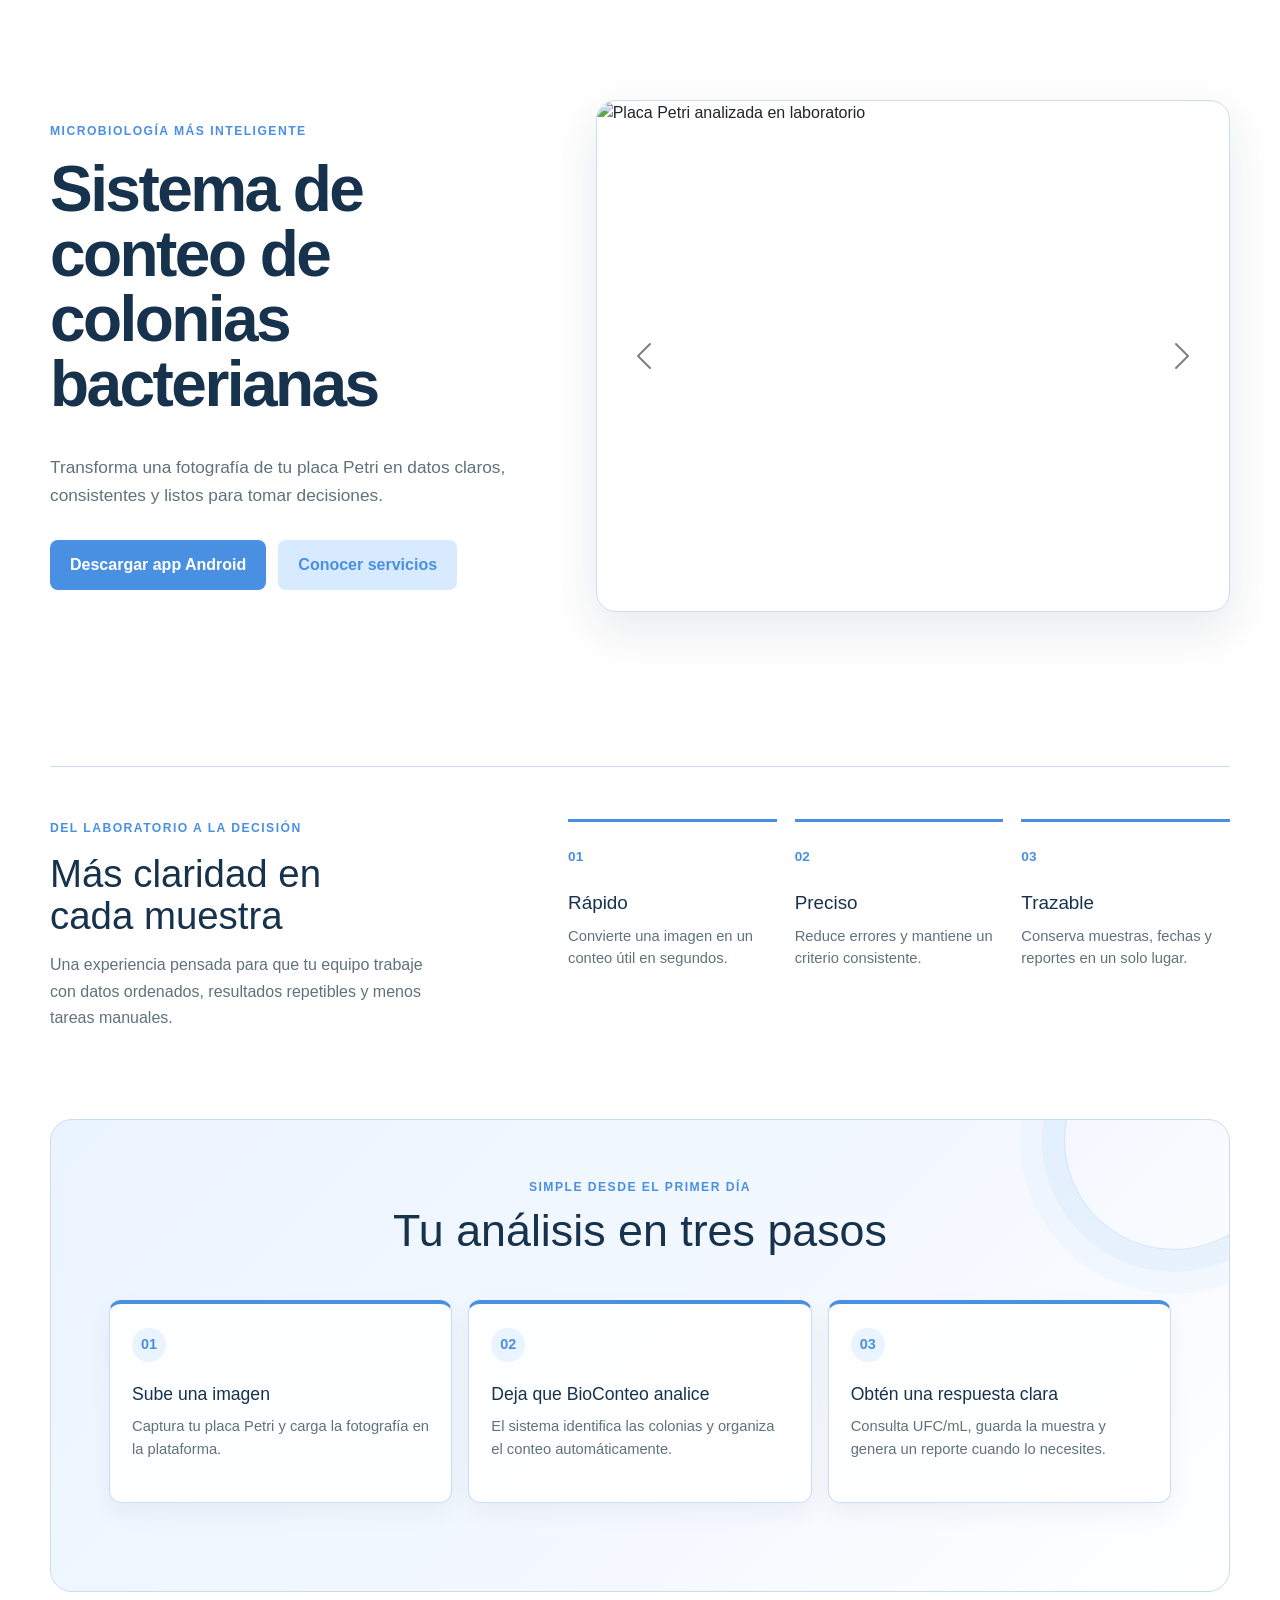
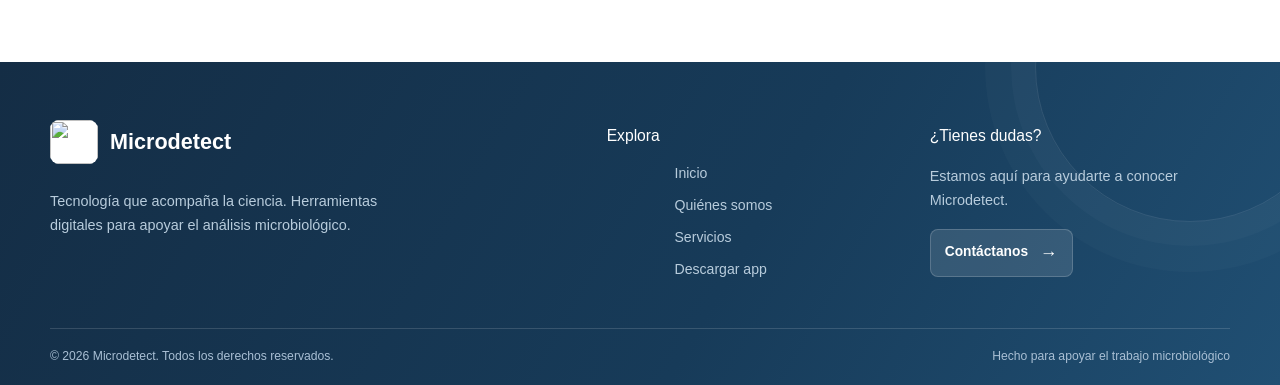
==== index.html @ 5f49dea3 "Mi primer commit" ====
﻿<!DOCTYPE html>
<html lang="es">
<head>
    <meta charset="UTF-8" />
    <meta name="viewport" content="width=device-width, initial-scale=1.0" />
    <title>Inicio</title>
    <link rel="stylesheet" href="css/styles.css">
    <script src="navbar.js" defer></script>
    <script src="chatbot.js" defer></script>
    <!-- Bootstrap 5 CSS -->
    <link href="https://cdn.jsdelivr.net/npm/bootstrap@5.3.2/dist/css/bootstrap.min.css" rel="stylesheet">

</head>
<body>
<div id="app">
    <div data-navbar></div>

    <section class="contenedor home-hero">
        <div class="hero-copy">
            <p class="eyebrow">MICROBIOLOGÍA MÁS INTELIGENTE</p>
            <h1 class="titulo">Sistema de conteo de colonias bacterianas</h1>
            <p class="hero-description">Transforma una fotografía de tu placa Petri en datos claros, consistentes y listos para tomar decisiones.</p>
            <div class="hero-actions">
                <a class="hero-button hero-button-primary" href="descargar.html">Descargar app Android</a>
                <a class="hero-button hero-button-secondary" href="servicios.html">Conocer servicios</a>
            </div>
        </div>
 

    <!-- CARRUSEL -->
<div id="bioCarousel" class="carousel slide custom-carousel" data-bs-ride="carousel">

    <!-- Indicadores -->
    <div class="carousel-indicators">
        <button type="button" data-bs-target="#bioCarousel" data-bs-slide-to="0" class="active"></button>
        <button type="button" data-bs-target="#bioCarousel" data-bs-slide-to="1"></button>
        <button type="button" data-bs-target="#bioCarousel" data-bs-slide-to="2"></button>
    </div>

    <!-- Slides -->
    <div class="carousel-inner">
        <div class="carousel-item active">
            <img src="img/ima.jpg" class="d-block w-100" alt="Placa Petri analizada en laboratorio">

        </div>

        <div class="carousel-item">
            <img src="img/ima1.jpg" class="d-block w-100" alt="Análisis microbiológico de una muestra">
        </div>

        <div class="carousel-item">
            <img src="img/ima2.jpg" class="d-block w-100" alt="Registro de resultados de laboratorio">
        </div>
    </div>

    <!-- Controles -->
    <button class="carousel-control-prev" type="button" data-bs-target="#bioCarousel" data-bs-slide="prev">
        <span class="carousel-control-prev-icon"></span>
    </button>

    <button class="carousel-control-next" type="button" data-bs-target="#bioCarousel" data-bs-slide="next">
        <span class="carousel-control-next-icon"></span>
    </button>
</div>
</section>

<div class="home-sections">
<section class="impact-section" aria-label="Beneficios de BioConteo">
    <div class="impact-intro">
        <p class="eyebrow">DEL LABORATORIO A LA DECISIÓN</p>
        <h2>Más claridad en cada muestra</h2>
        <p>Una experiencia pensada para que tu equipo trabaje con datos ordenados, resultados repetibles y menos tareas manuales.</p>
    </div>
    <div class="impact-list">
        <article class="impact-item">
            <strong>01</strong>
            <h3>Rápido</h3>
            <p>Convierte una imagen en un conteo útil en segundos.</p>
        </article>
        <article class="impact-item">
            <strong>02</strong>
            <h3>Preciso</h3>
            <p>Reduce errores y mantiene un criterio consistente.</p>
        </article>
        <article class="impact-item">
            <strong>03</strong>
            <h3>Trazable</h3>
            <p>Conserva muestras, fechas y reportes en un solo lugar.</p>
        </article>
    </div>
</section>

<section class="process-section" aria-label="Cómo funciona BioConteo">
    <div class="process-heading">
        <p class="eyebrow">SIMPLE DESDE EL PRIMER DÍA</p>
        <h2>Tu análisis en tres pasos</h2>
    </div>
    <div class="process-grid">
        <article class="process-step">
            <span class="process-number">01</span>
            <div>
                <h3>Sube una imagen</h3>
                <p>Captura tu placa Petri y carga la fotografía en la plataforma.</p>
            </div>
        </article>
        <article class="process-step">
            <span class="process-number">02</span>
            <div>
                <h3>Deja que BioConteo analice</h3>
                <p>El sistema identifica las colonias y organiza el conteo automáticamente.</p>
            </div>
        </article>
        <article class="process-step">
            <span class="process-number">03</span>
            <div>
                <h3>Obtén una respuesta clara</h3>
                <p>Consulta UFC/mL, guarda la muestra y genera un reporte cuando lo necesites.</p>
            </div>
        </article>
    </div>
</section>

</div>
</div>

<footer class="site-footer">
    <div class="footer-content">
        <div class="footer-main">
            <div class="footer-brand-block">
                <a class="footer-brand" href="index.html"><img src="img/Logo1.jpeg" alt="">Microdetect</a>
                <p>Tecnología que acompaña la ciencia. Herramientas digitales para apoyar el análisis microbiológico.</p>
            </div>
            <div class="footer-link-block">
                <h2>Explora</h2>
                <nav aria-label="Enlaces del pie de página">
                    <a href="index.html">Inicio</a>
                    <a href="quienes-somos.html">Quiénes somos</a>
                    <a href="servicios.html">Servicios</a>
                    <a href="descargar.html">Descargar app</a>
                </nav>
            </div>
            <div class="footer-contact-block">
                <h2>¿Tienes dudas?</h2>
                <p>Estamos aquí para ayudarte a conocer Microdetect.</p>
                <a class="footer-contact-link" href="contactanos.html">Contáctanos <span aria-hidden="true">→</span></a>
            </div>
        </div>
        <div class="footer-bottom">
            <small>&copy; 2026 Microdetect. Todos los derechos reservados.</small>
            <span>Hecho para apoyar el trabajo microbiológico</span>
        </div>
    </div>
</footer>

    <!-- Bootstrap JS -->
<script src="https://cdn.jsdelivr.net/npm/bootstrap@5.3.2/dist/js/bootstrap.bundle.min.js"></script>

</body>
</html>
---- css/styles.css ----
﻿/* FONDO GENERAL PARA TODAS LAS PÁGINAS */
body {
    min-height: 100vh;
    width: 100vw;
    background: #eaf4ff;
    background-attachment: fixed;
}
/* LOGIN FULLPAGE */
.login-fullpage {
    min-height: 100vh;
    width: 100vw;
    display: flex;
    align-items: center;
    justify-content: center;
    background: #eaf4ff;
    padding: 0;
    margin: 0;
}

.login-form-full {
    width: 100%;
    max-width: 420px;
    background: #fff;
    padding: 40px 32px 32px 32px;
    border-radius: 18px;
    box-shadow: 0 4px 24px rgba(0,0,0,0.10);
    display: flex;
    flex-direction: column;
    gap: 10px;
}

.login-form-full .form-label {
    font-weight: 600;
}

.login-form-full .btn-primary {
    background: #4A90E2;
    border: none;
}

.login-form-full .btn-primary:hover {
    background: #357ABD;
}

/* Estilo para tu carrusel */
.custom-carousel {
    width: 100%;
    margin: 30px auto;
    border-radius: 20px;
    overflow: hidden;
    border: 3px solid #4A90E2;
    box-shadow: 0px 5px 15px rgba(74, 144, 226, 0.25);
}

.custom-carousel img {
    height: 450px;
    object-fit: cover;
}

/* Indicadores (dots) */
.carousel-indicators button {
    width: 12px;
    height: 12px;
    background-color: #c5dcf6;
    border-radius: 50%;
}

.carousel-indicators .active {
    background-color: #4A90E2;
}

/* Flechas */
.carousel-control-prev-icon,
.carousel-control-next-icon {
    filter: invert(100%);
    width: 45px;
    height: 45px;
}

/* NAVBAR UNIFICADO */
[data-navbar] {
    position: sticky;
    top: 0;
    z-index: 1000;
}

.main-nav {
    width: 100%;
    background: #4A90E2;
    padding: 10px 25px;
    display: flex;
    align-items: center;
    justify-content: flex-start;
    box-shadow: 0 2px 8px rgba(53, 122, 189, 0.25);
    position: sticky;
    top: 0;
    z-index: 1000;
}

.nav-content {
    display: flex;
    align-items: center;
    width: 100%;
    justify-content: space-between;
}

.main-nav .nav-logo img {
    height: 55px;
    margin-right: 40px;
    border-radius: 6px;

}

.main-nav .nav-menu {
    display: flex;
    gap: 35px;
}

.main-nav .nav-menu a {
    text-decoration: none;
    font-size: 17px;
    font-weight: 600;
    color: #ffffff;
    transition: 0.3s ease;
}

.main-nav .nav-menu a:hover {
    color: #eaf4ff;
    transform: scale(1.05);
}

/* RESPONSIVE*/
@media (max-width: 750px) {
    .main-nav {
        flex-direction: column;
        align-items: center;
        text-align: center;
    }

    .main-nav .nav-logo img {
        margin-bottom: 12px;
    }

}

/* Reset básico */
* {
    margin: 0;
    padding: 0;
    box-sizing: border-box;
    font-family: Arial, sans-serif;
}


/* CONTENEDOR PRINCIPAL */
.contenedor {
    padding: 40px;
}


/* SECCIÓN SERVICIOS */
.servicios {
    display: flex;
    justify-content: space-between;
    margin-top: 40px;
}

.card {
    width: 30%;
    text-align: center;
}

/* Imagen tipo */
.img-placeholder {
    width: 100%;
    height: 180px;
    border: 3px solid #4A90E2;
    border-radius: 10px;
    background: #eee;
    position: relative;
}


/* Cuadros de texto */
.card p {
    margin-top: 20px;
    border: 3px solid #4A90E2;
    padding: 20px;
    line-height: 1.4;
    text-align: left;
}

/* contactanos */
/* CONTENEDOR GENERAL */
.contacto-container {
    width: 100%;
    padding: 60px 20px;
    display: flex;
    flex-direction: column;
    justify-content: center;
    align-items: center;
}

/* TÍTULO CENTRAL */
.titulo {
    font-size: 2.5rem;
    font-weight: bold;
    text-align: center;
    margin-bottom: 35px;
    color: #357ABD;
}

/* TARJETA CENTRAL */
.contacto-card {
    width: 100%;
    max-width: 600px;
    background: #ffffff;
    padding: 35px;
    border-radius: 18px;
    box-shadow: 0 4px 20px rgba(0,0,0,0.1);
}

/* FORMULARIO */
.contacto-card form {
    display: flex;
    flex-direction: column;
    gap: 18px;
}

/* INPUTS */
.contacto-card input,
.contacto-card textarea {
    width: 100%;
    padding: 14px 18px;
    border-radius: 10px;
    border: 2px solid #ccc;
    font-size: 1rem;
    transition: 0.3s ease;
}

/* EFECTO AL CLIC */
.contacto-card input:focus,
.contacto-card textarea:focus {
    border-color: #4A90E2;
    outline: none;
    box-shadow: 0 0 6px rgba(74,144,226,0.4);
}

/* TEXTAREA */
.contacto-card textarea {
    resize: none;
    height: 130px;
}

/* BOTÓN */
.contacto-card button {
    padding: 14px;
    background: #4A90E2;
    color: #fff;
    border: none;
    border-radius: 10px;
    font-size: 1.1rem;
    cursor: pointer;
    transition: 0.3s;
    font-weight: bold;
}

/* Identidad visual BioConteo */
@import url('https://fonts.googleapis.com/css2?family=DM+Sans:wght@400;500;600;700&family=Space+Grotesk:wght@500;600;700&display=swap');

:root {
    --ink: #17324d;
    --muted: #61727a;
    --paper: #eaf4ff;
    --surface: #ffffff;
    --teal: #4A90E2;
    --teal-dark: #357ABD;
    --mint: #d8eaff;
    --coral: #4A90E2;
    --line: #c8dcf2;
    --shadow: 0 18px 50px rgba(23, 43, 54, 0.10);
}

body {
    width: auto;
    color: var(--ink);
    background: var(--paper);
    font-family: 'DM Sans', sans-serif;
}

.main-nav {
    position: relative;
    top: auto;
    z-index: auto;
    width: 100%;
    padding: 15px clamp(20px, 5vw, 72px);
    background: rgba(234, 244, 255, 0.96);
    border-bottom: 1px solid rgba(74, 144, 226, 0.18);
    box-shadow: 0 8px 24px rgba(23, 50, 77, 0.07);
    backdrop-filter: blur(16px);
}

.nav-content {
    display: flex;
    align-items: center;
    justify-content: space-between;
    width: min(1180px, 100%);
    margin: 0 auto;
}

.main-nav .nav-logo img {
    display: block;
    width: 68px;
    height: 58px;
    margin-right: 0;
    object-fit: contain;
    border-radius: 10px;
}

.main-nav .nav-logo {
    display: flex;
    align-items: center;
    gap: 11px;
    color: var(--ink);
    text-decoration: none;
}

.main-nav .nav-menu {
    display: flex;
    align-items: center;
    gap: clamp(18px, 3vw, 38px);
}

.main-nav .nav-menu a {
    display: inline-flex;
    align-items: center;
    min-height: 42px;
    padding: 0 13px;
    border-radius: 8px;
    color: var(--ink);
    font-size: 0.92rem;
    font-weight: 600;
    text-decoration: none;
    transition: color 0.2s ease, background 0.2s ease, transform 0.2s ease;
}

.main-nav .nav-menu a::after {
    display: none;
}

.main-nav .nav-menu a:hover {
    color: var(--teal-dark);
    background: var(--mint);
    transform: translateY(-1px);
}

.main-nav .nav-menu a[aria-current="page"] {
    color: var(--teal-dark);
    background: var(--mint);
}

.contenedor {
    width: min(1180px, calc(100% - 40px));
    margin: 0 auto;
    padding: clamp(54px, 8vw, 100px) 0;
}

.titulo {
    color: var(--ink);
    font-family: 'Space Grotesk', sans-serif;
    font-size: clamp(2rem, 4vw, 3.5rem);
    font-weight: 700;
    letter-spacing: -0.04em;
    text-align: center;
}

.home-hero {
    display: grid;
    grid-template-columns: minmax(0, 0.85fr) minmax(0, 1.15fr);
    align-items: center;
    gap: clamp(34px, 6vw, 82px);
}

.hero-copy {
    padding: 16px 0;
}

.hero-copy .titulo {
    font-size: clamp(2.4rem, 5vw, 4.6rem);
    line-height: 1.02;
    text-align: left;
}

.eyebrow {
    margin-bottom: 16px;
    color: var(--coral);
    font-size: 0.76rem;
    font-weight: 700;
    letter-spacing: 0.12em;
}

.hero-description,
.contact-description {
    max-width: 540px;
    margin-top: 22px;
    color: var(--muted);
    font-size: 1.08rem;
    line-height: 1.65;
}

.hero-actions {
    display: flex;
    flex-wrap: wrap;
    gap: 12px;
    margin-top: 30px;
}

.hero-button {
    padding: 13px 20px;
    border-radius: 8px;
    font-weight: 700;
    text-decoration: none;
    transition: transform 0.2s ease, background 0.2s ease;
}

.hero-button:hover {
    transform: translateY(-2px);
}

.hero-button-primary {
    color: #fff;
    background: var(--teal);
}

.hero-button-primary:hover {
    color: #fff;
    background: var(--teal-dark);
}

.hero-button-secondary {
    color: var(--teal);
    background: var(--mint);
}

.hero-button-secondary:hover {
    color: var(--teal-dark);
    background: #c5dcf6;
}

.custom-carousel {
    width: 100%;
    max-width: 1180px;
    margin: 34px auto 0;
    overflow: hidden;
    border: 1px solid var(--line);
    border-radius: 20px;
    box-shadow: var(--shadow);
}

.home-hero .custom-carousel {
    margin: 0;
}

.home-sections {
    width: min(1180px, calc(100% - 40px));
    margin: 0 auto;
    padding-bottom: 70px;
}

.impact-section {
    display: grid;
    grid-template-columns: minmax(220px, 0.8fr) minmax(0, 1.2fr);
    gap: clamp(30px, 6vw, 80px);
    align-items: start;
    margin-top: 54px;
    padding-top: 52px;
    border-top: 1px solid var(--line);
}

.impact-intro h2 {
    max-width: 360px;
    color: var(--ink);
    font-family: 'Space Grotesk', sans-serif;
    font-size: clamp(1.8rem, 3vw, 2.7rem);
    line-height: 1.08;
}

.impact-intro > p:last-child {
    max-width: 390px;
    margin-top: 16px;
    color: var(--muted);
    line-height: 1.65;
}

.impact-list {
    display: grid;
    grid-template-columns: repeat(3, 1fr);
    gap: 18px;
}

.impact-item {
    padding: 22px 0 0;
    border-top: 3px solid var(--teal);
}

.impact-item strong {
    color: var(--coral);
    font-family: 'Space Grotesk', sans-serif;
    font-size: 0.85rem;
}

.impact-item h3 {
    margin-top: 24px;
    color: var(--ink);
    font-family: 'Space Grotesk', sans-serif;
    font-size: 1.18rem;
}

.impact-item p {
    margin-top: 10px;
    color: var(--muted);
    font-size: 0.92rem;
    line-height: 1.55;
}

.demo-section {
    display: grid;
    grid-template-columns: minmax(0, 0.9fr) minmax(320px, 1.1fr);
    gap: clamp(32px, 7vw, 90px);
    align-items: center;
    margin-top: 92px;
    padding: clamp(30px, 5vw, 58px);
    overflow: hidden;
    background: var(--ink);
    border-radius: 18px;
}

.demo-content h2 {
    max-width: 420px;
    color: #fff;
    font-family: 'Space Grotesk', sans-serif;
    font-size: clamp(1.9rem, 3vw, 3rem);
    line-height: 1.05;
}

.demo-content > p:not(.eyebrow) {
    max-width: 430px;
    margin: 18px 0 28px;
    color: #c4d8ed;
    line-height: 1.65;
}

.demo-calculator {
    padding: clamp(22px, 4vw, 32px);
    background: #fff;
    border-radius: 12px;
}

.demo-calculator-header {
    display: flex;
    align-items: center;
    justify-content: space-between;
    margin-bottom: 26px;
    color: var(--ink);
    font-family: 'Space Grotesk', sans-serif;
    font-weight: 700;
}

.demo-live {
    color: var(--teal);
    font-family: 'DM Sans', sans-serif;
    font-size: 0.78rem;
    font-weight: 700;
}

.demo-live i {
    display: inline-block;
    width: 7px;
    height: 7px;
    margin-right: 5px;
    background: #4A90E2;
    border-radius: 50%;
}

.demo-calculator label {
    display: flex;
    justify-content: space-between;
    margin-top: 17px;
    color: var(--muted);
    font-size: 0.86rem;
    font-weight: 600;
}

.demo-calculator output {
    color: var(--teal);
    font-weight: 700;
}

.demo-calculator input[type='range'] {
    width: 100%;
    accent-color: var(--coral);
}

.demo-result {
    display: flex;
    align-items: end;
    justify-content: space-between;
    gap: 12px;
    margin-top: 26px;
    padding-top: 20px;
    border-top: 1px solid var(--line);
}

.demo-result span {
    color: var(--muted);
    font-size: 0.86rem;
}

.demo-result strong {
    color: var(--teal);
    font-family: 'Space Grotesk', sans-serif;
    font-size: clamp(1.5rem, 3vw, 2.25rem);
    white-space: nowrap;
}

.demo-result small {
    font-family: 'DM Sans', sans-serif;
    font-size: 0.78rem;
}

.process-section {
    position: relative;
    margin-top: 72px;
    padding: clamp(34px, 5vw, 58px);
    overflow: hidden;
    background: linear-gradient(135deg, #eaf4ff 0%, #f5f9ff 64%, #ffffff 100%);
    border: 1px solid var(--line);
    border-radius: 22px;
}

.process-section::after {
    position: absolute;
    top: -90px;
    right: -55px;
    width: 220px;
    height: 220px;
    content: '';
    border: 1px solid rgba(74, 144, 226, 0.22);
    border-radius: 50%;
    box-shadow: 0 0 0 22px rgba(74, 144, 226, 0.06), 0 0 0 44px rgba(74, 144, 226, 0.04);
}

.process-heading {
    display: flex;
    position: relative;
    z-index: 1;
    align-items: center;
    flex-direction: column;
    gap: 10px;
    padding-bottom: 28px;
    text-align: center;
}

.process-heading .eyebrow {
    margin-bottom: 0;
}

.process-heading h2 {
    max-width: 560px;
    color: var(--ink);
    font-family: 'Space Grotesk', sans-serif;
    font-size: clamp(2rem, 3.5vw, 3rem);
    line-height: 1.05;
}

.process-grid {
    position: relative;
    z-index: 1;
    display: grid;
    grid-template-columns: repeat(3, 1fr);
    gap: 16px;
    padding: 10px 0 30px;
}

.process-step {
    display: block;
    min-height: 190px;
    padding: 24px 22px;
    background: rgba(255, 255, 255, 0.86);
    border: 1px solid rgba(200, 220, 242, 0.95);
    border-top: 4px solid var(--teal);
    border-radius: 12px;
    box-shadow: 0 10px 24px rgba(23, 43, 54, 0.05);
    transition: transform 0.2s ease, box-shadow 0.2s ease;
}

.process-step:hover {
    box-shadow: 0 16px 30px rgba(23, 43, 54, 0.11);
    transform: translateY(-4px);
}

.process-number {
    display: grid;
    width: 34px;
    height: 34px;
    margin-bottom: 22px;
    place-items: center;
    color: var(--coral);
    font-family: 'Space Grotesk', sans-serif;
    font-size: 0.9rem;
    font-weight: 700;
    background: #eaf4ff;
    border-radius: 50%;
}

.process-step h3 {
    color: var(--ink);
    font-family: 'Space Grotesk', sans-serif;
    font-size: 1.1rem;
}

.process-step p {
    margin-top: 10px;
    color: var(--muted);
    font-size: 0.92rem;
    line-height: 1.6;
}

.process-cta {
    position: relative;
    z-index: 1;
    display: flex;
    align-items: center;
    justify-content: space-between;
    gap: 20px;
    padding: 22px 24px;
    background: var(--teal);
    border-radius: 12px;
}

.process-cta p {
    color: #fff;
    font-weight: 700;
}

.process-cta .hero-button-secondary {
    color: var(--teal-dark);
    background: #fff;
}

.carousel-caption {
    right: 8%;
    bottom: 26px;
    left: 8%;
    padding: 18px 20px;
    text-align: left;
    background: rgba(23, 43, 54, 0.82);
    border-radius: 10px;
}

.carousel-caption h2 {
    font-family: 'Space Grotesk', sans-serif;
    font-size: 1.3rem;
}

.carousel-caption p {
    margin-top: 4px;
}

.custom-carousel img {
    height: min(55vw, 510px);
    min-height: 280px;
    object-fit: cover;
}

.carousel-indicators button {
    width: 9px;
    height: 9px;
    border: 0;
    border-radius: 50%;
    background-color: #c5dcf6;
}

.carousel-indicators .active {
    background-color: var(--coral);
}

.servicios {
    display: grid;
    grid-template-columns: repeat(3, 1fr);
    gap: 24px;
    margin-top: 42px;
}

.card {
    width: auto;
    overflow: hidden;
    text-align: left;
    background: var(--surface);
    border: 1px solid var(--line);
    border-radius: 14px;
    box-shadow: 0 10px 30px rgba(23, 43, 54, 0.06);
    transition: transform 0.2s ease, box-shadow 0.2s ease;
}

.card:hover {
    box-shadow: var(--shadow);
    transform: translateY(-5px);
}

.img-placeholder {
    width: 100%;
    height: 210px;
    overflow: hidden;
    border: 0;
    border-radius: 0;
    background: var(--mint);
}

.img-placeholder img {
    transition: transform 0.4s ease;
}

.card:hover .img-placeholder img {
    transform: scale(1.04);
}

.card p {
    min-height: 165px;
    margin: 0;
    padding: 24px;
    color: var(--muted);
    line-height: 1.65;
    text-align: left;
}

.card-title {
    padding: 22px 24px 0;
    color: var(--ink);
    font-family: 'Space Grotesk', sans-serif;
    font-size: 1.15rem;
}

.section-eyebrow {
    margin-bottom: 12px;
    text-align: center;
}

.contact-description {
    margin: 16px auto 0;
    text-align: center;
}

.contacto-container {
    display: flex;
    flex-direction: column;
    align-items: center;
    width: min(760px, calc(100% - 40px));
    margin: 0 auto;
    padding: clamp(54px, 8vw, 100px) 0;
}

.contacto-card,
.login-form-full {
    width: 100%;
    background: var(--surface);
    border: 1px solid var(--line);
    border-radius: 16px;
    box-shadow: var(--shadow);
}

.contacto-card {
    max-width: 680px;
    margin-top: 30px;
    padding: clamp(24px, 5vw, 42px);
}

.contacto-card form {
    display: flex;
    flex-direction: column;
    gap: 16px;
}

.contacto-card input,
.contacto-card textarea {
    width: 100%;
    padding: 15px 17px;
    color: var(--ink);
    font: inherit;
    border: 1px solid var(--line);
    border-radius: 8px;
    outline: none;
    transition: border-color 0.2s ease, box-shadow 0.2s ease;
}

.contacto-card input:focus,
.contacto-card textarea:focus {
    border-color: var(--teal);
    box-shadow: 0 0 0 4px rgba(74, 144, 226, 0.16);
}

.contacto-card textarea {
    min-height: 145px;
    resize: vertical;
}

.contacto-card button,
.login-form-full .btn-primary {
    padding: 14px 20px;
    color: #fff;
    font: inherit;
    font-weight: 700;
    background: var(--teal);
    border: 0;
    border-radius: 8px;
    transition: background 0.2s ease, transform 0.2s ease;
}

.contacto-card button:hover,
.login-form-full .btn-primary:hover {
    background: var(--teal-dark);
    transform: translateY(-1px);
}

.login-fullpage {
    min-height: calc(100vh - 79px);
    padding: clamp(40px, 8vw, 90px) 20px;
    background: radial-gradient(circle at top right, var(--mint), transparent 34%), var(--paper);
}

.login-form-full {
    max-width: 460px;
    padding: clamp(26px, 5vw, 42px);
}

.login-form-full h2 {
    color: var(--ink);
    font-family: 'Space Grotesk', sans-serif;
    font-weight: 700;
}

.login-form-full .form-label {
    color: var(--ink);
    font-weight: 600;
}

.login-form-full .form-control:focus {
    border-color: var(--teal);
    box-shadow: 0 0 0 4px rgba(74, 144, 226, 0.16);
}

.login-form-full a {
    color: var(--teal);
    font-weight: 600;
}

.login-fullpage:has(.welcome-panel:not([hidden])) {
    align-items: center;
    justify-content: center;
    padding: clamp(42px, 7vw, 78px) 20px;
    background: radial-gradient(circle at 12% 18%, rgba(74, 144, 226, 0.12), transparent 22%), radial-gradient(circle at 88% 82%, var(--mint), transparent 28%), var(--paper);
}

.welcome-panel {
    position: relative;
    width: min(860px, 100%);
    padding: clamp(30px, 6vw, 58px);
    overflow: hidden;
    text-align: center;
    color: var(--ink);
    background: rgba(255, 255, 255, 0.94);
    border: 1px solid var(--line);
    border-radius: 24px;
    box-shadow: 0 24px 70px rgba(23, 43, 54, 0.14);
    animation: welcome-in 0.5s ease both;
}

.welcome-panel::before {
    position: absolute;
    top: 0;
    right: 0;
    left: 0;
    height: 5px;
    content: '';
    background: linear-gradient(90deg, var(--teal), var(--coral));
}

.welcome-mark {
    display: grid;
    width: 58px;
    height: 58px;
    margin: 0 auto 24px;
    place-items: center;
    color: #fff;
    background: var(--teal);
    border-radius: 50%;
    box-shadow: 0 0 0 9px var(--mint);
}

.welcome-mark svg {
    width: 30px;
    height: 30px;
}

.welcome-panel .eyebrow {
    margin-bottom: 12px;
    color: var(--teal);
    font-size: 0.76rem;
    font-weight: 700;
    letter-spacing: 0.12em;
}

.welcome-panel h1 {
    max-width: 700px;
    margin: 0 auto 14px;
    font-family: 'Space Grotesk', sans-serif;
    font-size: clamp(2rem, 5vw, 3.5rem);
    line-height: 1.05;
}

.welcome-copy {
    max-width: 580px;
    margin: 0 auto 38px;
    color: var(--muted);
    font-size: 1.08rem;
    line-height: 1.65;
}

.welcome-features {
    display: grid;
    grid-template-columns: repeat(3, 1fr);
    gap: 14px;
}

.welcome-feature {
    display: flex;
    min-height: 126px;
    gap: 12px;
    padding: 20px 18px;
    text-align: left;
    background: #f5f9ff;
    border: 1px solid var(--line);
    border-radius: 14px;
    transition: transform 0.2s ease, border-color 0.2s ease, box-shadow 0.2s ease;
}

.welcome-feature:hover {
    border-color: rgba(74, 144, 226, 0.35);
    box-shadow: 0 10px 24px rgba(23, 43, 54, 0.08);
    transform: translateY(-3px);
}

.welcome-feature > span {
    color: var(--coral);
    font-family: 'Space Grotesk', sans-serif;
    font-size: 0.85rem;
    font-weight: 700;
}

.welcome-feature strong,
.welcome-feature small {
    display: block;
}

.welcome-feature strong {
    margin-bottom: 5px;
    font-size: 0.92rem;
}

.welcome-feature small {
    color: var(--muted);
    font-size: 0.78rem;
    line-height: 1.45;
}

.welcome-actions {
    display: flex;
    flex-wrap: wrap;
    align-items: center;
    justify-content: center;
    gap: 18px;
    margin-top: 36px;
}

.welcome-primary,
.welcome-secondary {
    display: inline-flex;
    align-items: center;
    gap: 15px;
    padding: 14px 21px;
    border-radius: 8px;
    font-weight: 700;
    text-decoration: none;
}

.welcome-primary {
    color: #fff !important;
    background: var(--teal);
}

.welcome-primary:hover {
    background: var(--teal-dark);
}

.welcome-primary span {
    font-size: 1.3rem;
    line-height: 1;
}

.welcome-secondary {
    color: var(--teal) !important;
    border: 1px solid var(--line);
    background: var(--surface);
}

@keyframes welcome-in {
    from { opacity: 0; transform: translateY(14px); }
    to { opacity: 1; transform: translateY(0); }
}

@media (max-width: 750px) {
    .main-nav {
        padding: 13px 18px;
    }

    .nav-content {
        align-items: center;
        flex-direction: column;
        gap: 10px;
    }

    .main-nav .nav-logo img {
        width: 58px;
        height: 50px;
    }

    .main-nav .nav-menu {
        flex-wrap: wrap;
        justify-content: center;
        gap: 4px;
    }

    .main-nav .nav-menu a {
        min-height: 38px;
        padding: 0 10px;
        font-size: 0.82rem;
    }

    .welcome-features {
        grid-template-columns: 1fr;
        gap: 18px;
    }

    .welcome-panel h1 {
        font-size: 2.25rem;
    }

    .welcome-panel {
        padding: 42px 20px 28px;
        border-radius: 18px;
    }

    .welcome-copy {
        font-size: 1rem;
    }

    .welcome-feature {
        min-height: auto;
    }

    .servicios {
        grid-template-columns: 1fr;
    }

    .home-hero {
        grid-template-columns: 1fr;
        gap: 34px;
    }

    .hero-copy .titulo {
        text-align: center;
    }

    .hero-description {
        margin-right: auto;
        margin-left: auto;
        text-align: center;
    }

    .hero-actions {
        justify-content: center;
    }

    .home-hero .custom-carousel {
        margin: 0 auto;
    }

    .impact-section {
        grid-template-columns: 1fr;
        margin-top: 64px;
    }

    .impact-list {
        grid-template-columns: 1fr;
        gap: 24px;
    }

    .impact-item {
        padding-top: 16px;
    }

    .impact-item h3 {
        margin-top: 14px;
    }

    .demo-section {
        grid-template-columns: 1fr;
        margin-top: 64px;
        padding: 26px 20px;
    }

    .demo-result {
        align-items: flex-start;
        flex-direction: column;
    }

    .process-section {
        margin-top: 64px;
        padding: 28px 18px;
    }

    .process-heading {
        align-items: center;
    }

    .process-grid {
        grid-template-columns: 1fr;
        gap: 0;
    }

    .process-step,
    .process-step:last-child {
        min-height: auto;
        padding: 22px 18px;
        border-right: 0;
        border-bottom: 0;
    }

    .process-step:last-child {
        border-bottom: 0;
    }

    .process-cta {
        align-items: flex-start;
        flex-direction: column;
    }

    .card p {
        min-height: 0;
    }
}

.site-chatbot {
    position: fixed;
    right: 24px;
    bottom: 24px;
    z-index: 1100;
    font-family: 'DM Sans', sans-serif;
}

.chat-launcher {
    display: inline-flex;
    align-items: center;
    gap: 10px;
    min-height: 52px;
    padding: 0 19px;
    color: #ffffff;
    font: inherit;
    font-weight: 700;
    background: var(--teal);
    border: 0;
    border-radius: 28px;
    box-shadow: 0 8px 22px rgba(23, 50, 77, 0.2);
    cursor: pointer;
    transition: background 0.2s ease, transform 0.2s ease;
}

.chat-launcher:hover {
    background: var(--teal-dark);
    transform: translateY(-2px);
}

.chat-launcher-icon {
    position: relative;
    width: 18px;
    height: 15px;
    border: 2px solid currentColor;
    border-radius: 5px;
}

.chat-launcher-icon::after {
    position: absolute;
    bottom: -5px;
    left: 3px;
    width: 6px;
    height: 6px;
    content: '';
    background: var(--teal);
    border-bottom: 2px solid currentColor;
    border-left: 2px solid currentColor;
    transform: skewY(-35deg);
}

.chat-launcher:hover .chat-launcher-icon::after {
    background: var(--teal-dark);
}

.chat-panel {
    position: absolute;
    right: 0;
    bottom: 66px;
    display: flex;
    flex-direction: column;
    width: min(370px, calc(100vw - 32px));
    height: min(520px, calc(100vh - 112px));
    overflow: hidden;
    background: var(--surface);
    border: 1px solid var(--line);
    border-radius: 10px;
    box-shadow: 0 18px 50px rgba(23, 43, 54, 0.2);
}

.chat-panel[hidden] {
    display: none;
}

.chat-header {
    display: flex;
    align-items: center;
    justify-content: space-between;
    gap: 16px;
    padding: 17px 18px;
    color: #ffffff;
    background: var(--teal);
}

.chat-header h2 {
    margin: 0;
    font-family: 'Space Grotesk', sans-serif;
    font-size: 1rem;
    font-weight: 700;
}

.chat-header p {
    margin: 3px 0 0;
    color: rgba(255, 255, 255, 0.82);
    font-size: 0.78rem;
}

.chat-close {
    display: grid;
    width: 34px;
    height: 34px;
    place-items: center;
    color: #ffffff;
    font-size: 1.5rem;
    line-height: 1;
    background: transparent;
    border: 0;
    border-radius: 6px;
    cursor: pointer;
}

.chat-close:hover {
    background: rgba(255, 255, 255, 0.16);
}

.chat-messages {
    display: flex;
    flex: 1;
    flex-direction: column;
    gap: 10px;
    min-height: 0;
    padding: 18px 14px;
    overflow-y: auto;
    background: #f7faff;
}

.chat-message {
    max-width: 88%;
    padding: 11px 13px;
    border-radius: 10px;
    font-size: 0.9rem;
    line-height: 1.5;
    overflow-wrap: anywhere;
}

.chat-message-bot {
    align-self: flex-start;
    color: var(--ink);
    background: var(--mint);
    border-bottom-left-radius: 3px;
}

.chat-message-user {
    align-self: flex-end;
    color: #ffffff;
    background: var(--teal);
    border-bottom-right-radius: 3px;
}

.chat-message-link {
    display: inline-block;
    margin-top: 7px;
    color: var(--teal-dark);
    font-weight: 700;
    text-decoration: underline;
    text-underline-offset: 2px;
}

.chat-suggestions {
    display: flex;
    flex-wrap: wrap;
    gap: 7px;
    padding: 0 14px 12px;
    background: #f7faff;
}

.chat-suggestions button {
    padding: 7px 10px;
    color: var(--teal-dark);
    font: inherit;
    font-size: 0.76rem;
    font-weight: 600;
    background: #ffffff;
    border: 1px solid var(--line);
    border-radius: 16px;
    cursor: pointer;
}

.chat-suggestions button:hover {
    background: var(--mint);
}

.chat-form {
    display: flex;
    gap: 8px;
    padding: 12px;
    background: #ffffff;
    border-top: 1px solid var(--line);
}

.chat-form input {
    flex: 1;
    min-width: 0;
    padding: 10px 12px;
    color: var(--ink);
    font: inherit;
    font-size: 0.9rem;
    border: 1px solid var(--line);
    border-radius: 7px;
    outline: none;
}

.chat-form input:focus {
    border-color: var(--teal);
    box-shadow: 0 0 0 3px rgba(74, 144, 226, 0.14);
}

.chat-form button {
    min-width: 78px;
    padding: 0 13px;
    color: #ffffff;
    font: inherit;
    font-size: 0.86rem;
    font-weight: 700;
    background: var(--teal);
    border: 0;
    border-radius: 7px;
    cursor: pointer;
}

.chat-form button:hover {
    background: var(--teal-dark);
}

.chat-note {
    margin: 0;
    padding: 0 14px 11px;
    color: var(--muted);
    font-size: 0.7rem;
    text-align: center;
    background: #ffffff;
}

@media (max-width: 520px) {
    .site-chatbot {
        right: 14px;
        bottom: 14px;
    }

    .chat-panel {
        right: -2px;
        bottom: 62px;
        width: calc(100vw - 24px);
        height: min(500px, calc(100dvh - 94px));
    }
}

.about-section {
    display: grid;
    grid-template-columns: minmax(220px, 0.8fr) minmax(0, 1.2fr);
    gap: clamp(30px, 6vw, 80px);
    margin: 30px 0 74px;
    padding: 58px;
    background: #ffffff;
    border: 1px solid var(--line);
    border-radius: 18px;
    box-shadow: var(--shadow);
    border-top: 1px solid var(--line);
}

.about-intro h2 {
    color: var(--ink);
    font-family: 'Space Grotesk', sans-serif;
    font-size: clamp(1.8rem, 3vw, 2.7rem);
    line-height: 1.08;
}

.about-intro > p:last-child,
.about-details p {
    margin-top: 16px;
    color: var(--muted);
    line-height: 1.65;
}

.about-details {
    display: grid;
    grid-template-columns: repeat(2, minmax(0, 1fr));
    gap: 24px;
}

.about-details article {
    padding-top: 18px;
    border-top: 3px solid var(--teal);
}

.about-details h3 {
    color: var(--ink);
    font-family: 'Space Grotesk', sans-serif;
    font-size: 1.15rem;
}

.about-page-heading {
    margin: 0 auto;
    padding-top: clamp(48px, 8vw, 90px);
}

.app-download-page {
    width: min(760px, calc(100% - 40px));
    margin: clamp(48px, 9vw, 100px) auto;
    padding: clamp(30px, 6vw, 58px);
    text-align: center;
    background: #ffffff;
    border: 1px solid var(--line);
    border-radius: 18px;
    box-shadow: var(--shadow);
}

.app-download-page h1 {
    color: var(--ink);
    font-family: 'Space Grotesk', sans-serif;
    font-size: clamp(2rem, 4vw, 3rem);
    line-height: 1.08;
}

.app-download-page > p:not(.eyebrow) {
    max-width: 560px;
    margin: 18px auto 0;
    color: var(--muted);
    line-height: 1.7;
}

.download-status {
    display: inline-flex;
    margin: 26px auto 0;
    padding: 9px 14px;
    color: var(--teal-dark);
    font-size: 0.9rem;
    font-weight: 700;
    background: var(--mint);
    border-radius: 999px;
}

.app-download-page .hero-button {
    margin-top: 26px;
}

.site-footer {
    padding: 42px 20px 28px;
    color: #d8e6f2;
    background: var(--ink);
}

.footer-content {
    display: flex;
    width: min(1180px, 100%);
    margin: 0 auto;
    align-items: center;
    flex-direction: column;
    gap: 13px;
    text-align: center;
}

.footer-brand {
    color: #ffffff;
    font-family: 'Space Grotesk', sans-serif;
    font-size: 1.4rem;
    font-weight: 700;
    text-decoration: none;
}

.footer-content p {
    margin: 0;
    color: #c4d8ed;
}

.footer-content nav {
    display: flex;
    flex-wrap: wrap;
    justify-content: center;
    gap: 22px;
    margin: 6px 0;
}

.footer-content nav a {
    color: #ffffff;
    text-decoration: none;
}

.footer-content nav a:hover {
    text-decoration: underline;
    text-underline-offset: 3px;
}

.footer-content small {
    color: #a9bfd4;
}

@media (max-width: 750px) {
    .about-section {
        grid-template-columns: 1fr;
        margin: 24px 0 56px;
        padding: 30px 22px;
    }

    .about-details {
        grid-template-columns: 1fr;
    }

}

.download-main,
.about-page {
    width: min(1180px, calc(100% - 40px));
    margin: 0 auto;
}

.download-hero {
    display: grid;
    min-height: 560px;
    grid-template-columns: 1.05fr 0.95fr;
    align-items: center;
    gap: 44px;
    padding: clamp(44px, 7vw, 86px) clamp(10px, 3vw, 40px);
}

.download-copy {
    max-width: 560px;
}

.download-copy h1,
.about-hero-copy h1 {
    color: var(--ink);
    font-family: 'Space Grotesk', sans-serif;
    font-size: clamp(2.8rem, 5.8vw, 5rem);
    font-weight: 700;
    letter-spacing: -0.055em;
    line-height: 0.99;
}

.download-copy h1 span,
.about-hero-copy h1 span {
    color: var(--teal);
}

.download-description,
.about-hero-copy > p:not(.eyebrow) {
    max-width: 500px;
    margin-top: 24px;
    color: var(--muted);
    font-size: 1.08rem;
    line-height: 1.75;
}

.download-status {
    display: inline-flex;
    align-items: center;
    gap: 9px;
    margin: 28px 0 0;
    padding: 10px 15px;
    color: var(--teal-dark);
    font-size: 0.88rem;
    font-weight: 700;
    background: var(--mint);
    border: 1px solid rgba(74, 144, 226, 0.12);
    border-radius: 999px;
}

.download-status span {
    width: 8px;
    height: 8px;
    background: var(--teal);
    border-radius: 50%;
    box-shadow: 0 0 0 4px rgba(74, 144, 226, 0.13);
}

.download-note {
    max-width: 440px;
    margin: 13px 0 23px;
    color: var(--muted);
    font-size: 0.9rem;
    line-height: 1.6;
}

.download-visual {
    display: grid;
    position: relative;
    min-height: 440px;
    overflow: hidden;
    place-items: center;
    background: linear-gradient(145deg, #dcecff 0%, #eef6ff 54%, #d9eaff 100%);
    border: 1px solid rgba(74, 144, 226, 0.18);
    border-radius: 32px;
}

.download-visual::before,
.download-visual::after {
    position: absolute;
    content: '';
    border: 1px solid rgba(74, 144, 226, 0.2);
    border-radius: 50%;
}

.download-visual::before {
    width: 390px;
    height: 390px;
}

.download-visual::after {
    width: 300px;
    height: 300px;
}

.download-orbit {
    position: absolute;
    z-index: 1;
    width: 14px;
    height: 14px;
    background: var(--coral);
    border: 4px solid #ffffff;
    border-radius: 50%;
    box-shadow: 0 5px 18px rgba(23, 50, 77, 0.17);
}

.download-orbit-one {
    top: 18%;
    right: 20%;
}

.download-orbit-two {
    bottom: 20%;
    left: 17%;
    width: 11px;
    height: 11px;
    background: #75c9b0;
}

.phone-mockup {
    position: relative;
    z-index: 2;
    width: 218px;
    padding: 10px;
    background: #17324d;
    border: 4px solid #294b68;
    border-radius: 34px;
    box-shadow: 0 26px 55px rgba(23, 50, 77, 0.25);
    transform: rotate(-5deg);
}

.phone-speaker {
    width: 46px;
    height: 5px;
    margin: 2px auto 9px;
    background: #59748d;
    border-radius: 8px;
}

.phone-screen {
    display: flex;
    min-height: 330px;
    align-items: center;
    flex-direction: column;
    padding: 22px 15px 17px;
    background: #ffffff;
    border-radius: 23px;
}

.phone-logo {
    width: 51px;
    height: 45px;
    margin-bottom: 5px;
    object-fit: contain;
}

.phone-kicker {
    color: var(--teal);
    font-size: 0.58rem;
    font-weight: 700;
    letter-spacing: 0.14em;
}

.phone-screen > strong {
    margin-top: 13px;
    color: var(--ink);
    font-family: 'Space Grotesk', sans-serif;
    font-size: 0.95rem;
}

.plate-illustration {
    display: grid;
    width: 110px;
    height: 110px;
    grid-template-columns: repeat(4, 1fr);
    align-content: center;
    justify-items: center;
    gap: 8px;
    margin-top: 15px;
    background: #eaf4ff;
    border: 7px solid #c9e0f5;
    border-radius: 50%;
}

.plate-illustration span {
    width: 8px;
    height: 8px;
    background: #4A90E2;
    border-radius: 50%;
}

.phone-screen > small {
    margin-top: 10px;
    color: var(--muted);
    font-size: 0.65rem;
}

.phone-result {
    display: flex;
    width: 100%;
    justify-content: space-between;
    margin-top: 14px;
    padding: 9px 10px;
    color: var(--muted);
    font-size: 0.64rem;
    background: #f3f8fd;
    border-radius: 8px;
}

.phone-result strong {
    color: var(--teal-dark);
}

.download-float-card {
    display: flex;
    position: absolute;
    z-index: 3;
    right: 5%;
    bottom: 16%;
    align-items: center;
    gap: 9px;
    padding: 12px 15px;
    color: var(--ink);
    font-size: 0.78rem;
    font-weight: 700;
    background: #ffffff;
    border: 1px solid rgba(74, 144, 226, 0.13);
    border-radius: 10px;
    box-shadow: 0 12px 28px rgba(23, 50, 77, 0.14);
}

.download-float-card span {
    display: grid;
    width: 24px;
    height: 24px;
    place-items: center;
    color: #ffffff;
    font-size: 0.8rem;
    background: #61b89d;
    border-radius: 50%;
}

.download-steps {
    padding: 46px 0 78px;
}

.download-section-heading {
    margin-bottom: 28px;
    text-align: center;
}

.download-section-heading .eyebrow {
    margin-bottom: 10px;
}

.download-section-heading h2,
.about-story-heading h2 {
    color: var(--ink);
    font-family: 'Space Grotesk', sans-serif;
    font-size: clamp(1.8rem, 3.5vw, 2.7rem);
    letter-spacing: -0.035em;
}

.download-step-grid {
    display: grid;
    grid-template-columns: repeat(3, minmax(0, 1fr));
    gap: 18px;
}

.download-step-card,
.about-info-card {
    padding: 25px;
    background: rgba(255, 255, 255, 0.84);
    border: 1px solid var(--line);
    border-radius: 14px;
    box-shadow: 0 12px 32px rgba(23, 50, 77, 0.06);
}

.download-step-card > span {
    display: grid;
    width: 36px;
    height: 36px;
    margin-bottom: 20px;
    place-items: center;
    color: var(--teal-dark);
    font-size: 0.8rem;
    font-weight: 700;
    background: var(--mint);
    border-radius: 50%;
}

.download-step-card h3,
.about-info-card h2 {
    color: var(--ink);
    font-family: 'Space Grotesk', sans-serif;
    font-size: 1.08rem;
}

.download-step-card p,
.about-info-card p {
    margin: 10px 0 0;
    color: var(--muted);
    font-size: 0.92rem;
    line-height: 1.65;
}

.about-page {
    padding: 52px 0 82px;
}

.about-hero {
    display: grid;
    min-height: 440px;
    grid-template-columns: 1fr 0.9fr;
    align-items: center;
    gap: 46px;
    padding: clamp(34px, 6vw, 72px);
    overflow: hidden;
    background: linear-gradient(130deg, #ffffff 0%, #f5faff 56%, #e4f1ff 100%);
    border: 1px solid var(--line);
    border-radius: 25px;
    box-shadow: var(--shadow);
}

.about-hero-copy h1 {
    max-width: 590px;
    font-size: clamp(2.6rem, 5vw, 4.4rem);
}

.about-hero-copy .hero-button {
    display: inline-flex;
    margin-top: 25px;
}

.about-hero-art {
    display: grid;
    position: relative;
    min-height: 320px;
    place-items: center;
}

.about-art-glow {
    position: absolute;
    width: min(300px, 70vw);
    aspect-ratio: 1;
    background: rgba(74, 144, 226, 0.12);
    border-radius: 50%;
    box-shadow: 0 0 0 28px rgba(74, 144, 226, 0.06), 0 0 0 58px rgba(74, 144, 226, 0.035);
}

.about-art-card {
    display: flex;
    position: relative;
    z-index: 1;
    width: min(320px, 86%);
    min-height: 245px;
    align-items: center;
    flex-direction: column;
    justify-content: center;
    gap: 20px;
    padding: 26px;
    background: rgba(255, 255, 255, 0.93);
    border: 1px solid rgba(255, 255, 255, 0.9);
    border-radius: 20px;
    box-shadow: 0 22px 54px rgba(23, 50, 77, 0.15);
    transform: rotate(3deg);
}

.about-art-label {
    color: var(--teal-dark);
    font-size: 0.64rem;
    font-weight: 700;
    letter-spacing: 0.15em;
}

.about-petri {
    display: grid;
    width: 125px;
    height: 125px;
    grid-template-columns: repeat(4, 1fr);
    align-content: center;
    justify-items: center;
    gap: 10px;
    background: radial-gradient(circle at 35% 30%, #f9fdff, #d8eaff);
    border: 8px solid #c0dbf2;
    border-radius: 50%;
    box-shadow: inset 0 0 0 4px #eef7ff, 0 8px 18px rgba(23, 50, 77, 0.12);
}

.about-petri i {
    width: 9px;
    height: 9px;
    background: var(--teal);
    border-radius: 50%;
}

.about-petri i:nth-child(3n) {
    width: 6px;
    height: 6px;
    background: #75c9b0;
}

.about-art-card > strong {
    color: var(--ink);
    font-family: 'Space Grotesk', sans-serif;
    font-size: 0.93rem;
}

.about-art-badge {
    position: absolute;
    z-index: 2;
    right: 0;
    bottom: 32px;
    padding: 12px 15px;
    color: var(--ink);
    font-size: 0.74rem;
    font-weight: 700;
    background: #ffffff;
    border: 1px solid var(--line);
    border-radius: 10px;
    box-shadow: 0 10px 25px rgba(23, 50, 77, 0.1);
}

.about-story {
    padding-top: 72px;
}

.about-story-heading {
    margin-bottom: 28px;
    text-align: center;
}

.about-story-heading .eyebrow {
    margin-bottom: 10px;
}

.about-card-grid {
    display: grid;
    grid-template-columns: repeat(3, minmax(0, 1fr));
    gap: 18px;
}

.about-info-card {
    min-height: 240px;
    border-top: 3px solid var(--teal);
    transition: transform 0.2s ease, box-shadow 0.2s ease;
}

.about-info-card:hover {
    box-shadow: 0 18px 38px rgba(23, 50, 77, 0.11);
    transform: translateY(-4px);
}

.about-card-icon {
    display: grid;
    width: 42px;
    height: 42px;
    margin-bottom: 22px;
    place-items: center;
    color: var(--teal-dark);
    font-size: 1.3rem;
    background: var(--mint);
    border-radius: 12px;
}

.site-footer {
    position: relative;
    padding: 58px 24px 20px;
    overflow: hidden;
    color: #d8e6f2;
    background: linear-gradient(120deg, #142d45 0%, #173b59 58%, #204f73 100%);
}

.site-footer::before {
    position: absolute;
    top: -150px;
    right: -65px;
    width: 310px;
    height: 310px;
    content: '';
    border: 1px solid rgba(255, 255, 255, 0.1);
    border-radius: 50%;
    box-shadow: 0 0 0 24px rgba(255, 255, 255, 0.025), 0 0 0 50px rgba(255, 255, 255, 0.02);
}

.footer-content {
    position: relative;
    z-index: 1;
    display: block;
    width: min(1180px, 100%);
    margin: 0 auto;
    text-align: left;
}

.footer-main {
    display: grid;
    grid-template-columns: minmax(240px, 1.4fr) minmax(150px, 0.7fr) minmax(210px, 0.9fr);
    gap: clamp(30px, 7vw, 100px);
    padding-bottom: 42px;
}

.footer-brand {
    display: inline-flex;
    align-items: center;
    gap: 12px;
    color: #ffffff;
    font-family: 'Space Grotesk', sans-serif;
    font-size: 1.35rem;
    font-weight: 700;
    text-decoration: none;
}

.footer-brand img {
    width: 48px;
    height: 44px;
    object-fit: contain;
    background: #ffffff;
    border-radius: 9px;
}

.footer-brand-block > p,
.footer-contact-block > p {
    max-width: 340px;
    margin: 18px 0 0;
    color: #b8ccdc;
    font-size: 0.9rem;
    line-height: 1.7;
}

.footer-link-block h2,
.footer-contact-block h2 {
    margin: 7px 0 17px;
    color: #ffffff;
    font-family: 'Space Grotesk', sans-serif;
    font-size: 0.98rem;
}

.footer-link-block nav {
    display: grid;
    justify-items: start;
    gap: 11px;
}

.footer-link-block nav a {
    color: #b8ccdc;
    font-size: 0.88rem;
    text-decoration: none;
    transition: color 0.2s ease, transform 0.2s ease;
}

.footer-link-block nav a:hover {
    color: #ffffff;
    transform: translateX(3px);
}

.footer-contact-link {
    display: inline-flex;
    align-items: center;
    gap: 12px;
    margin-top: 16px;
    padding: 10px 14px;
    color: #ffffff;
    font-size: 0.86rem;
    font-weight: 700;
    text-decoration: none;
    background: rgba(255, 255, 255, 0.12);
    border: 1px solid rgba(255, 255, 255, 0.18);
    border-radius: 8px;
    transition: background 0.2s ease;
}

.footer-contact-link:hover {
    color: #ffffff;
    background: rgba(255, 255, 255, 0.2);
}

.footer-contact-link span {
    font-size: 1.1rem;
}

.footer-bottom {
    display: flex;
    align-items: center;
    justify-content: space-between;
    gap: 20px;
    padding-top: 18px;
    color: #a9bfd4;
    font-size: 0.76rem;
    border-top: 1px solid rgba(255, 255, 255, 0.14);
}

.footer-bottom small {
    font-size: inherit;
}

@media (max-width: 800px) {
    .download-hero,
    .about-hero {
        grid-template-columns: 1fr;
    }

    .download-hero {
        gap: 28px;
        padding-top: 48px;
    }

    .download-copy {
        margin: 0 auto;
        text-align: center;
    }

    .download-description,
    .download-note {
        margin-right: auto;
        margin-left: auto;
    }

    .about-hero-copy {
        text-align: center;
    }

    .about-hero-copy h1,
    .about-hero-copy > p:not(.eyebrow) {
        margin-right: auto;
        margin-left: auto;
    }

    .about-hero-art {
        min-height: 290px;
    }

    .footer-main {
        grid-template-columns: 1fr 1fr;
    }

    .footer-brand-block {
        grid-column: 1 / -1;
    }
}

@media (max-width: 600px) {
    .download-main,
    .about-page {
        width: min(100% - 28px, 1180px);
    }

    .download-hero {
        padding: 42px 2px 28px;
    }

    .download-copy h1,
    .about-hero-copy h1 {
        font-size: clamp(2.5rem, 12vw, 3.5rem);
    }

    .download-visual {
        min-height: 380px;
        border-radius: 24px;
    }

    .phone-mockup {
        transform: scale(0.9) rotate(-5deg);
    }

    .download-float-card {
        right: 3%;
        bottom: 11%;
        font-size: 0.68rem;
    }

    .download-step-grid,
    .about-card-grid {
        grid-template-columns: 1fr;
    }

    .download-steps {
        padding: 28px 0 56px;
    }

    .about-page {
        padding-top: 24px;
    }

    .about-hero {
        gap: 14px;
        padding: 34px 22px 20px;
        border-radius: 20px;
    }

    .about-hero-art {
        min-height: 260px;
    }

    .about-art-card {
        min-height: 220px;
    }

    .about-story {
        padding-top: 48px;
    }

    .about-info-card {
        min-height: auto;
    }

    .site-footer {
        padding: 42px 22px 18px;
    }

    .footer-main {
        grid-template-columns: 1fr;
        gap: 28px;
        padding-bottom: 30px;
    }

    .footer-brand-block {
        grid-column: auto;
    }

    .footer-bottom {
        align-items: flex-start;
        flex-direction: column;
        gap: 8px;
    }
}
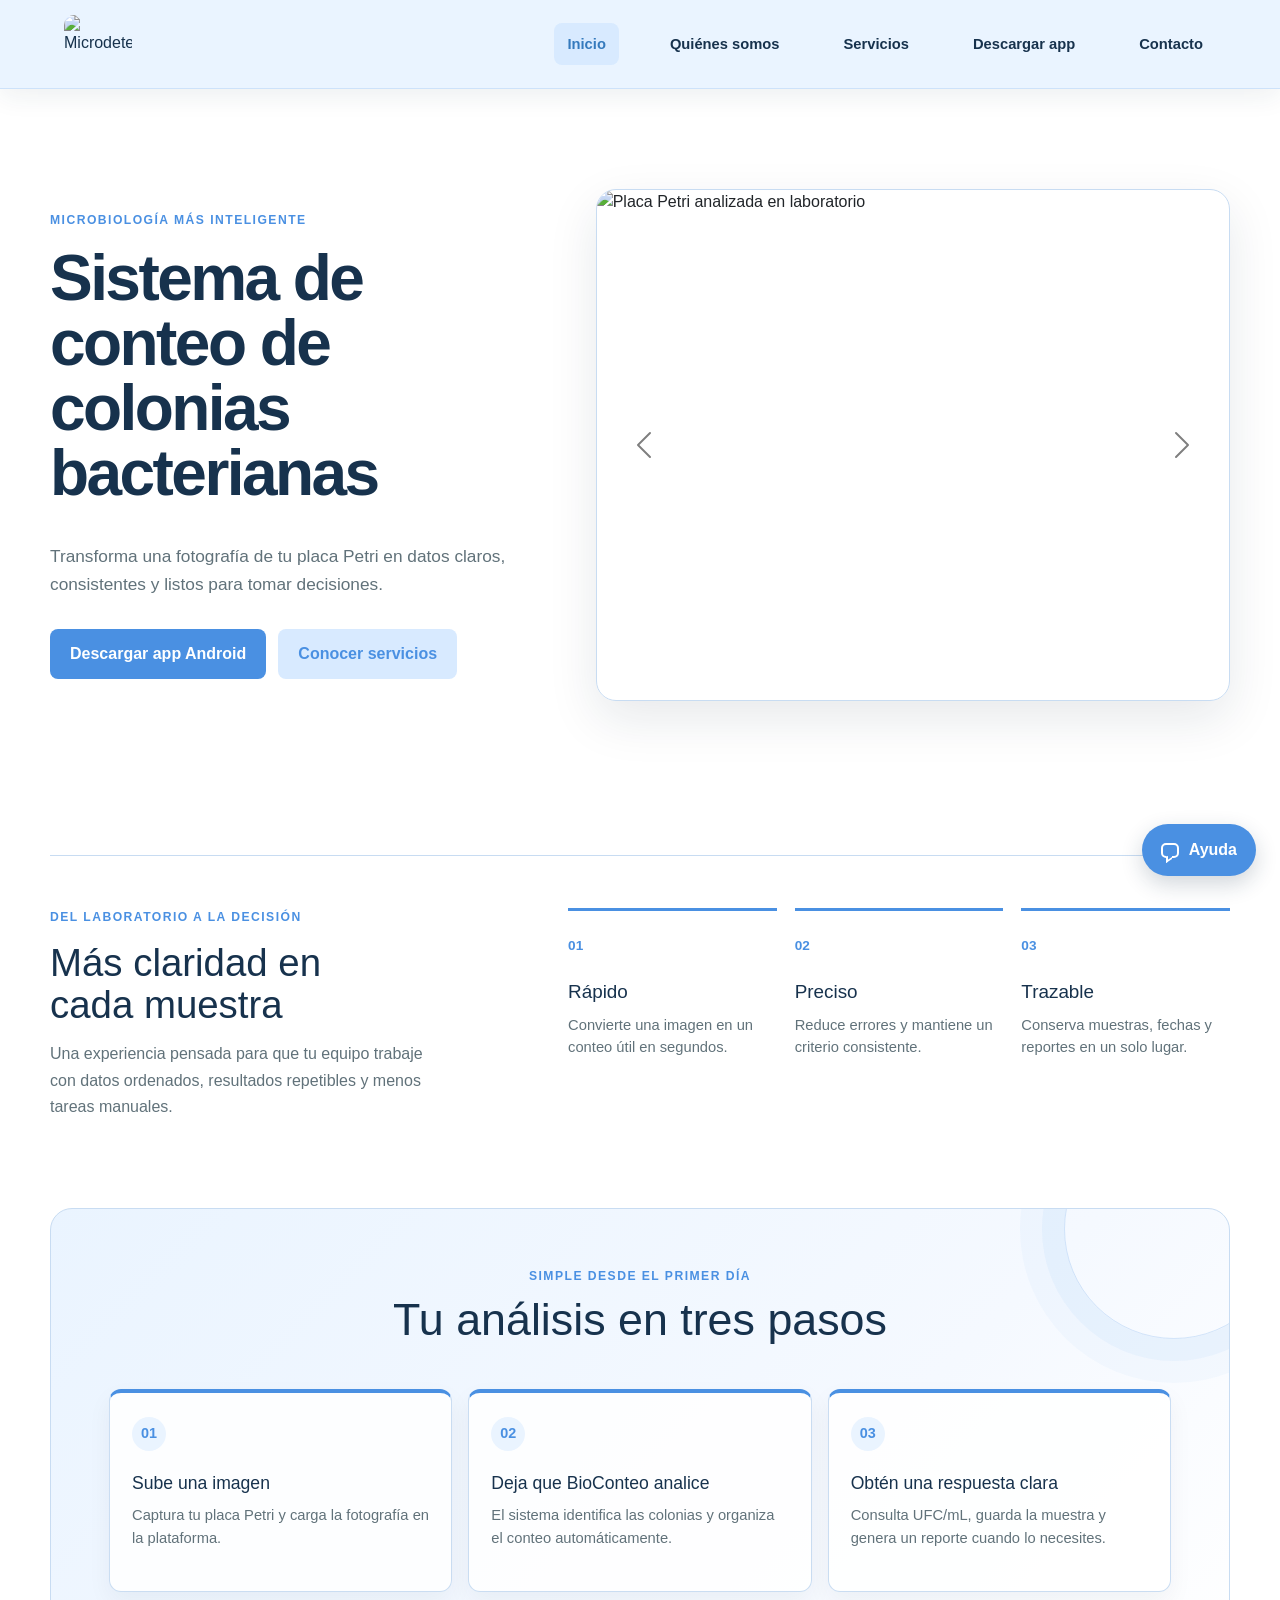
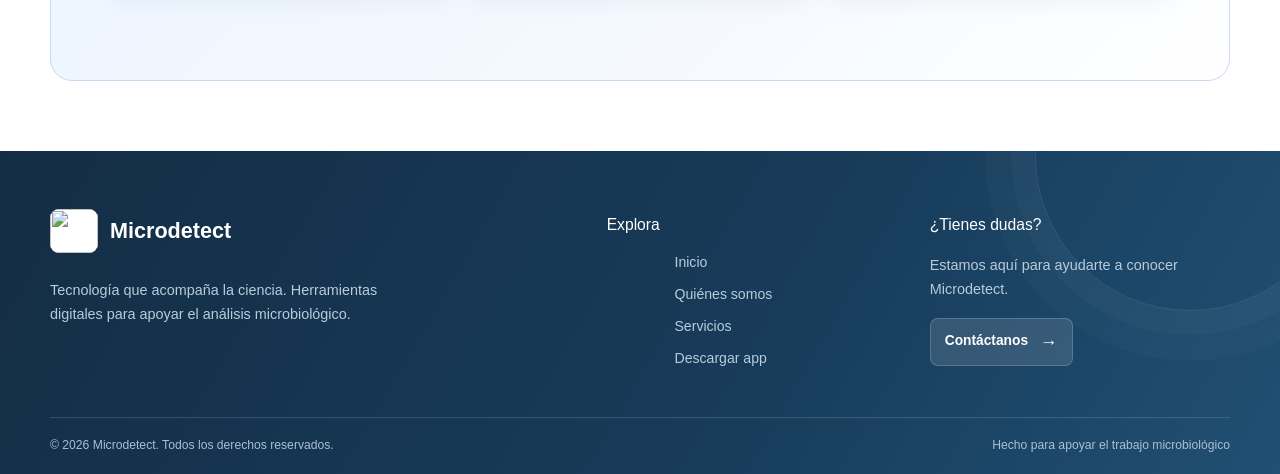
==== commit 2b87d2c2: "Agregar pipeline de integracion continua" ====
--- a/index.html
+++ b/index.html
@@ -5,8 +5,8 @@
     <meta name="viewport" content="width=device-width, initial-scale=1.0" />
     <title>Inicio</title>
     <link rel="stylesheet" href="css/styles.css">
-    <script src="navbar.js" defer></script>
-    <script src="chatbot.js" defer></script>
+    <script src="js/navbar.js" defer></script>
+    <script src="js/chatbot.js" defer></script>
     <!-- Bootstrap 5 CSS -->
     <link href="https://cdn.jsdelivr.net/npm/bootstrap@5.3.2/dist/css/bootstrap.min.css" rel="stylesheet">
 
@@ -21,8 +21,8 @@
             <h1 class="titulo">Sistema de conteo de colonias bacterianas</h1>
             <p class="hero-description">Transforma una fotografía de tu placa Petri en datos claros, consistentes y listos para tomar decisiones.</p>
             <div class="hero-actions">
-                <a class="hero-button hero-button-primary" href="descargar.html">Descargar app Android</a>
-                <a class="hero-button hero-button-secondary" href="servicios.html">Conocer servicios</a>
+                <a class="hero-button hero-button-primary" href="views/descargar.html">Descargar app Android</a>
+                <a class="hero-button hero-button-secondary" href="views/servicios.html">Conocer servicios</a>
             </div>
         </div>
  
@@ -134,15 +134,15 @@
                 <h2>Explora</h2>
                 <nav aria-label="Enlaces del pie de página">
                     <a href="index.html">Inicio</a>
-                    <a href="quienes-somos.html">Quiénes somos</a>
-                    <a href="servicios.html">Servicios</a>
-                    <a href="descargar.html">Descargar app</a>
+                    <a href="views/quienes-somos.html">Quiénes somos</a>
+                    <a href="views/servicios.html">Servicios</a>
+                    <a href="views/descargar.html">Descargar app</a>
                 </nav>
             </div>
             <div class="footer-contact-block">
                 <h2>¿Tienes dudas?</h2>
                 <p>Estamos aquí para ayudarte a conocer Microdetect.</p>
-                <a class="footer-contact-link" href="contactanos.html">Contáctanos <span aria-hidden="true">→</span></a>
+                <a class="footer-contact-link" href="views/contactanos.html">Contáctanos <span aria-hidden="true">→</span></a>
             </div>
         </div>
         <div class="footer-bottom">
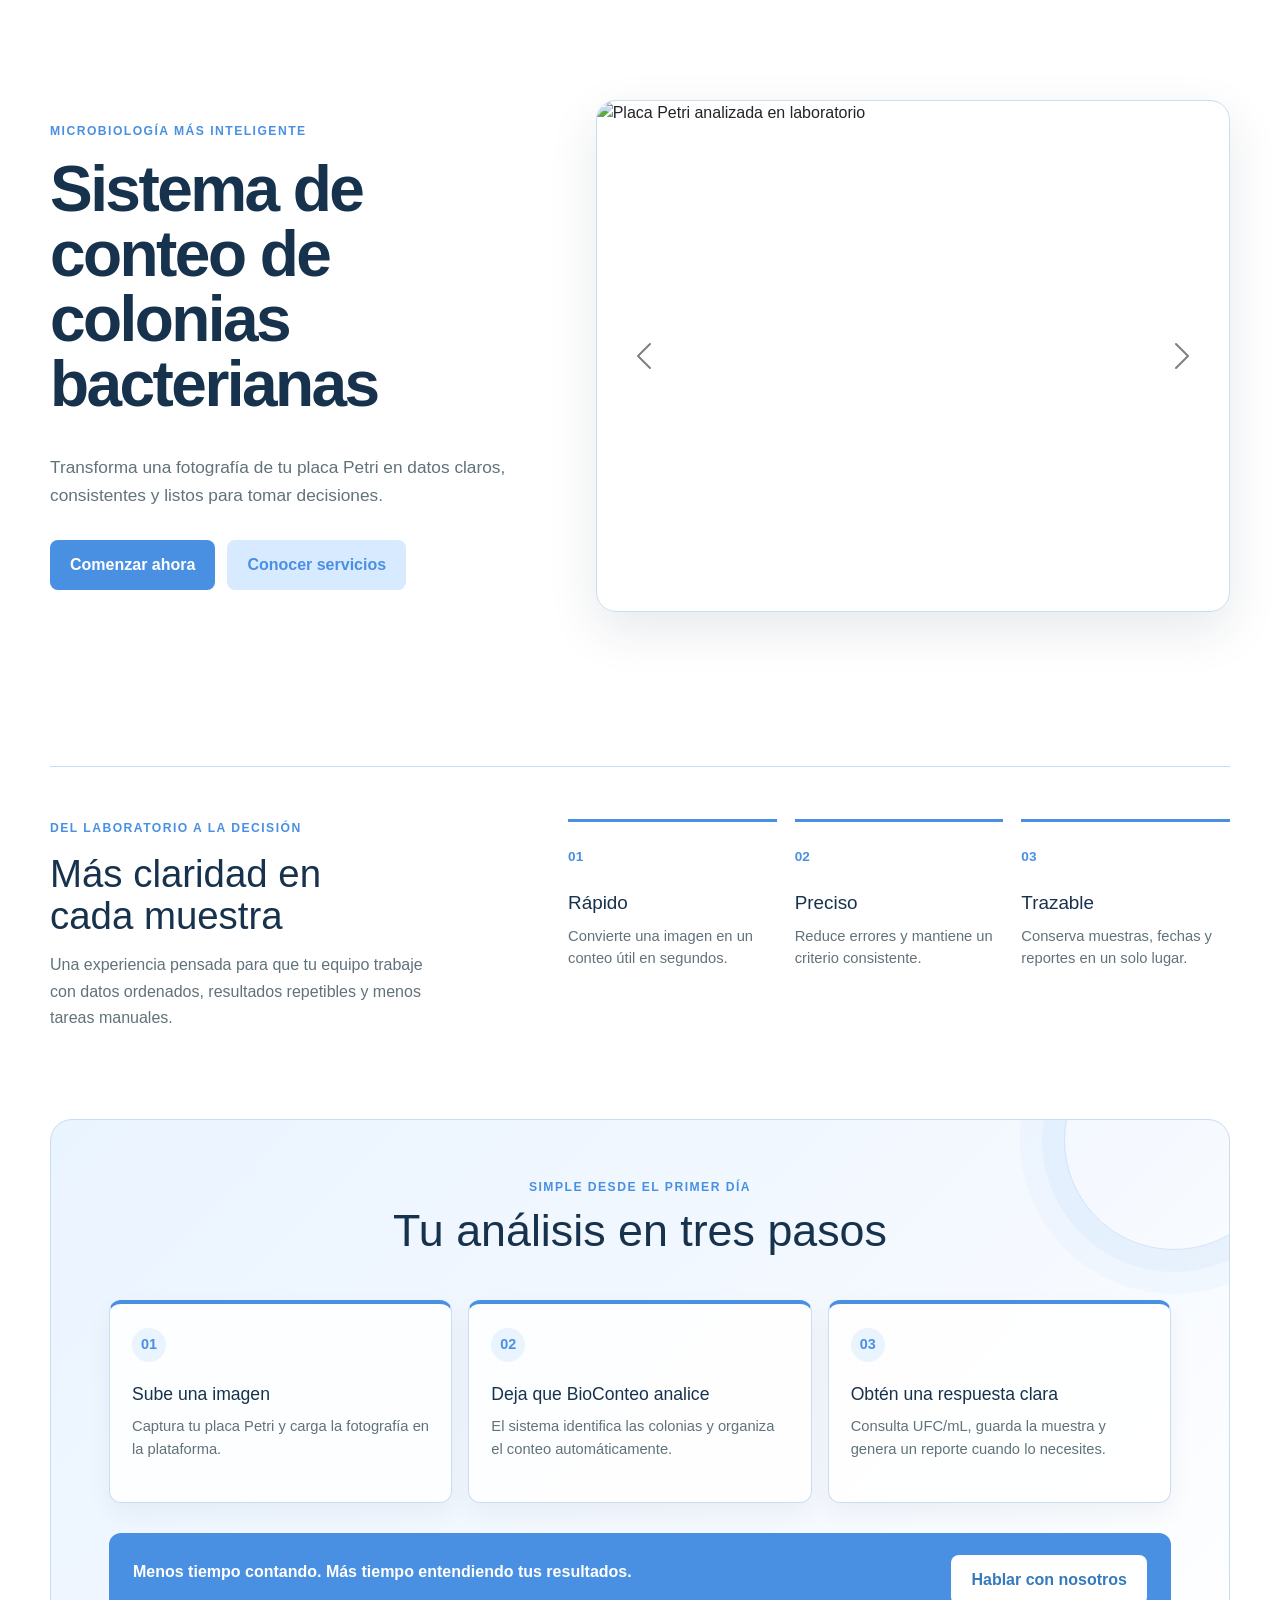
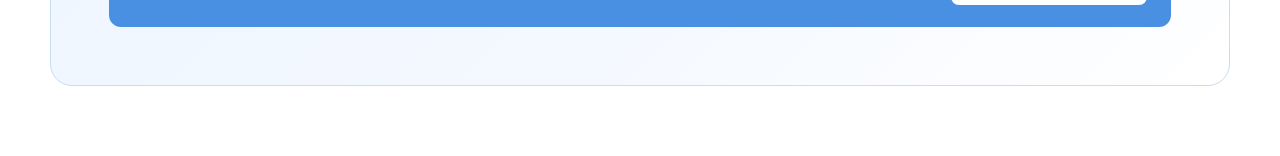
==== commit 697f2c3f: "se modifico el index" ====
--- a/index.html
+++ b/index.html
@@ -5,9 +5,8 @@
     <meta name="viewport" content="width=device-width, initial-scale=1.0" />
     <title>Inicio</title>
     <link rel="stylesheet" href="css/styles.css">
-    <script src="js/navbar.js" defer></script>
-    <script src="js/chatbot.js" defer></script>
-    <!-- Bootstrap 5 CSS -->
+    <script src="navbar.js" defer></script>
+    <script src="chatbot.js" defer></script>
     <link href="https://cdn.jsdelivr.net/npm/bootstrap@5.3.2/dist/css/bootstrap.min.css" rel="stylesheet">
 
 </head>
@@ -21,8 +20,8 @@
             <h1 class="titulo">Sistema de conteo de colonias bacterianas</h1>
             <p class="hero-description">Transforma una fotografía de tu placa Petri en datos claros, consistentes y listos para tomar decisiones.</p>
             <div class="hero-actions">
-                <a class="hero-button hero-button-primary" href="views/descargar.html">Descargar app Android</a>
-                <a class="hero-button hero-button-secondary" href="views/servicios.html">Conocer servicios</a>
+                <a class="hero-button hero-button-primary" href="registro.html">Comenzar ahora</a>
+                <a class="hero-button hero-button-secondary" href="servicios.html">Conocer servicios</a>
             </div>
         </div>
  
@@ -118,39 +117,13 @@
             </div>
         </article>
     </div>
+    <div class="process-cta">
+        <p>Menos tiempo contando. Más tiempo entendiendo tus resultados.</p>
+        <a class="hero-button hero-button-secondary" href="contactanos.html">Hablar con nosotros</a>
+    </div>
 </section>
-
 </div>
 </div>
-
-<footer class="site-footer">
-    <div class="footer-content">
-        <div class="footer-main">
-            <div class="footer-brand-block">
-                <a class="footer-brand" href="index.html"><img src="img/Logo1.jpeg" alt="">Microdetect</a>
-                <p>Tecnología que acompaña la ciencia. Herramientas digitales para apoyar el análisis microbiológico.</p>
-            </div>
-            <div class="footer-link-block">
-                <h2>Explora</h2>
-                <nav aria-label="Enlaces del pie de página">
-                    <a href="index.html">Inicio</a>
-                    <a href="views/quienes-somos.html">Quiénes somos</a>
-                    <a href="views/servicios.html">Servicios</a>
-                    <a href="views/descargar.html">Descargar app</a>
-                </nav>
-            </div>
-            <div class="footer-contact-block">
-                <h2>¿Tienes dudas?</h2>
-                <p>Estamos aquí para ayudarte a conocer Microdetect.</p>
-                <a class="footer-contact-link" href="views/contactanos.html">Contáctanos <span aria-hidden="true">→</span></a>
-            </div>
-        </div>
-        <div class="footer-bottom">
-            <small>&copy; 2026 Microdetect. Todos los derechos reservados.</small>
-            <span>Hecho para apoyar el trabajo microbiológico</span>
-        </div>
-    </div>
-</footer>
 
     <!-- Bootstrap JS -->
 <script src="https://cdn.jsdelivr.net/npm/bootstrap@5.3.2/dist/js/bootstrap.bundle.min.js"></script>
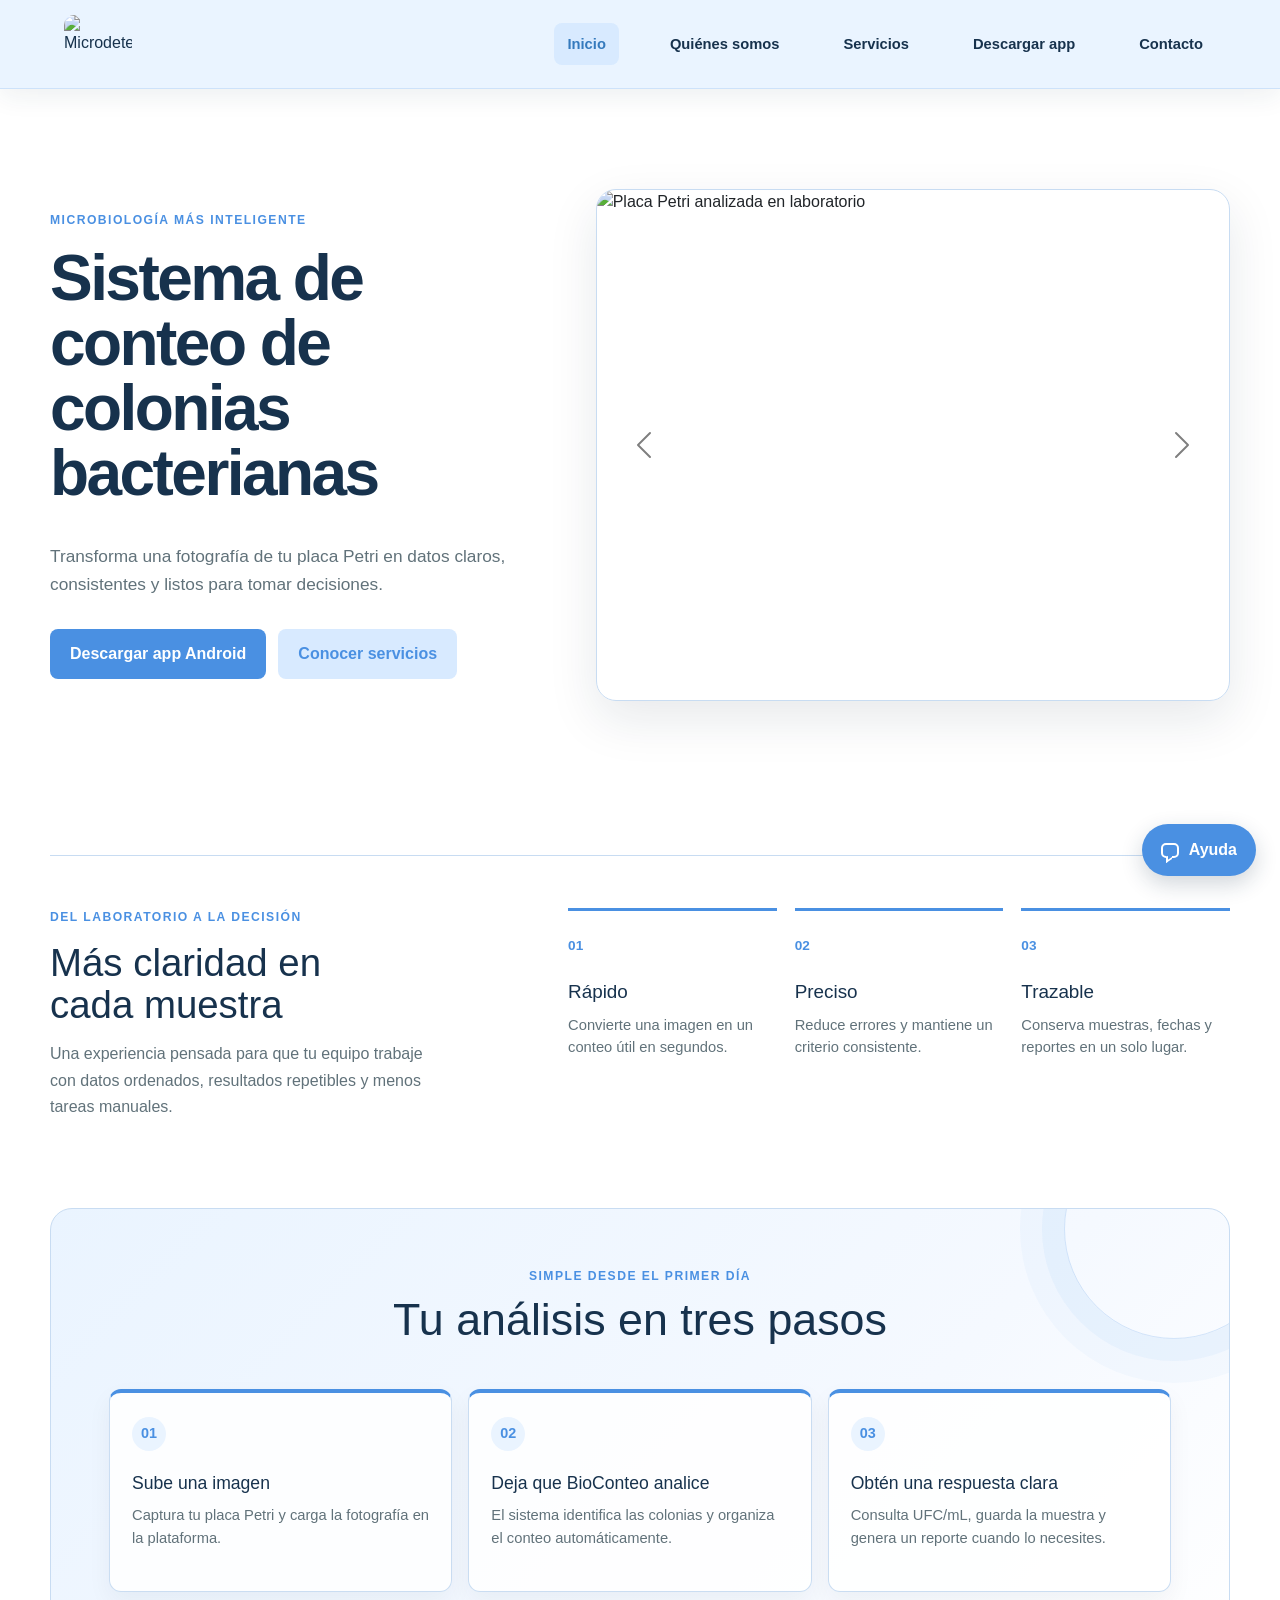
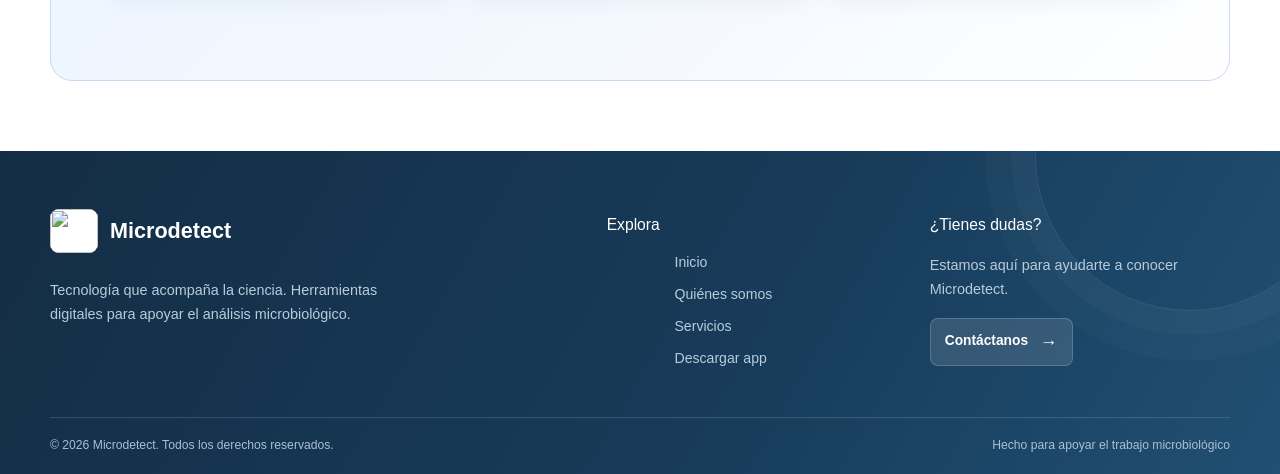
==== commit 49d5ad7c: "Merge branch 'develop' into develop_clara" ====
--- a/index.html
+++ b/index.html
@@ -5,8 +5,8 @@
     <meta name="viewport" content="width=device-width, initial-scale=1.0" />
     <title>Inicio</title>
     <link rel="stylesheet" href="css/styles.css">
-    <script src="navbar.js" defer></script>
-    <script src="chatbot.js" defer></script>
+    <script src="js/navbar.js" defer></script>
+    <script src="js/chatbot.js" defer></script>
     <link href="https://cdn.jsdelivr.net/npm/bootstrap@5.3.2/dist/css/bootstrap.min.css" rel="stylesheet">
 
 </head>
@@ -20,8 +20,8 @@
             <h1 class="titulo">Sistema de conteo de colonias bacterianas</h1>
             <p class="hero-description">Transforma una fotografía de tu placa Petri en datos claros, consistentes y listos para tomar decisiones.</p>
             <div class="hero-actions">
-                <a class="hero-button hero-button-primary" href="registro.html">Comenzar ahora</a>
-                <a class="hero-button hero-button-secondary" href="servicios.html">Conocer servicios</a>
+                <a class="hero-button hero-button-primary" href="views/descargar.html">Descargar app Android</a>
+                <a class="hero-button hero-button-secondary" href="views/servicios.html">Conocer servicios</a>
             </div>
         </div>
  
@@ -117,13 +117,39 @@
             </div>
         </article>
     </div>
-    <div class="process-cta">
-        <p>Menos tiempo contando. Más tiempo entendiendo tus resultados.</p>
-        <a class="hero-button hero-button-secondary" href="contactanos.html">Hablar con nosotros</a>
-    </div>
 </section>
+
 </div>
 </div>
+
+<footer class="site-footer">
+    <div class="footer-content">
+        <div class="footer-main">
+            <div class="footer-brand-block">
+                <a class="footer-brand" href="index.html"><img src="img/Logo1.jpeg" alt="">Microdetect</a>
+                <p>Tecnología que acompaña la ciencia. Herramientas digitales para apoyar el análisis microbiológico.</p>
+            </div>
+            <div class="footer-link-block">
+                <h2>Explora</h2>
+                <nav aria-label="Enlaces del pie de página">
+                    <a href="index.html">Inicio</a>
+                    <a href="views/quienes-somos.html">Quiénes somos</a>
+                    <a href="views/servicios.html">Servicios</a>
+                    <a href="views/descargar.html">Descargar app</a>
+                </nav>
+            </div>
+            <div class="footer-contact-block">
+                <h2>¿Tienes dudas?</h2>
+                <p>Estamos aquí para ayudarte a conocer Microdetect.</p>
+                <a class="footer-contact-link" href="views/contactanos.html">Contáctanos <span aria-hidden="true">→</span></a>
+            </div>
+        </div>
+        <div class="footer-bottom">
+            <small>&copy; 2026 Microdetect. Todos los derechos reservados.</small>
+            <span>Hecho para apoyar el trabajo microbiológico</span>
+        </div>
+    </div>
+</footer>
 
     <!-- Bootstrap JS -->
 <script src="https://cdn.jsdelivr.net/npm/bootstrap@5.3.2/dist/js/bootstrap.bundle.min.js"></script>
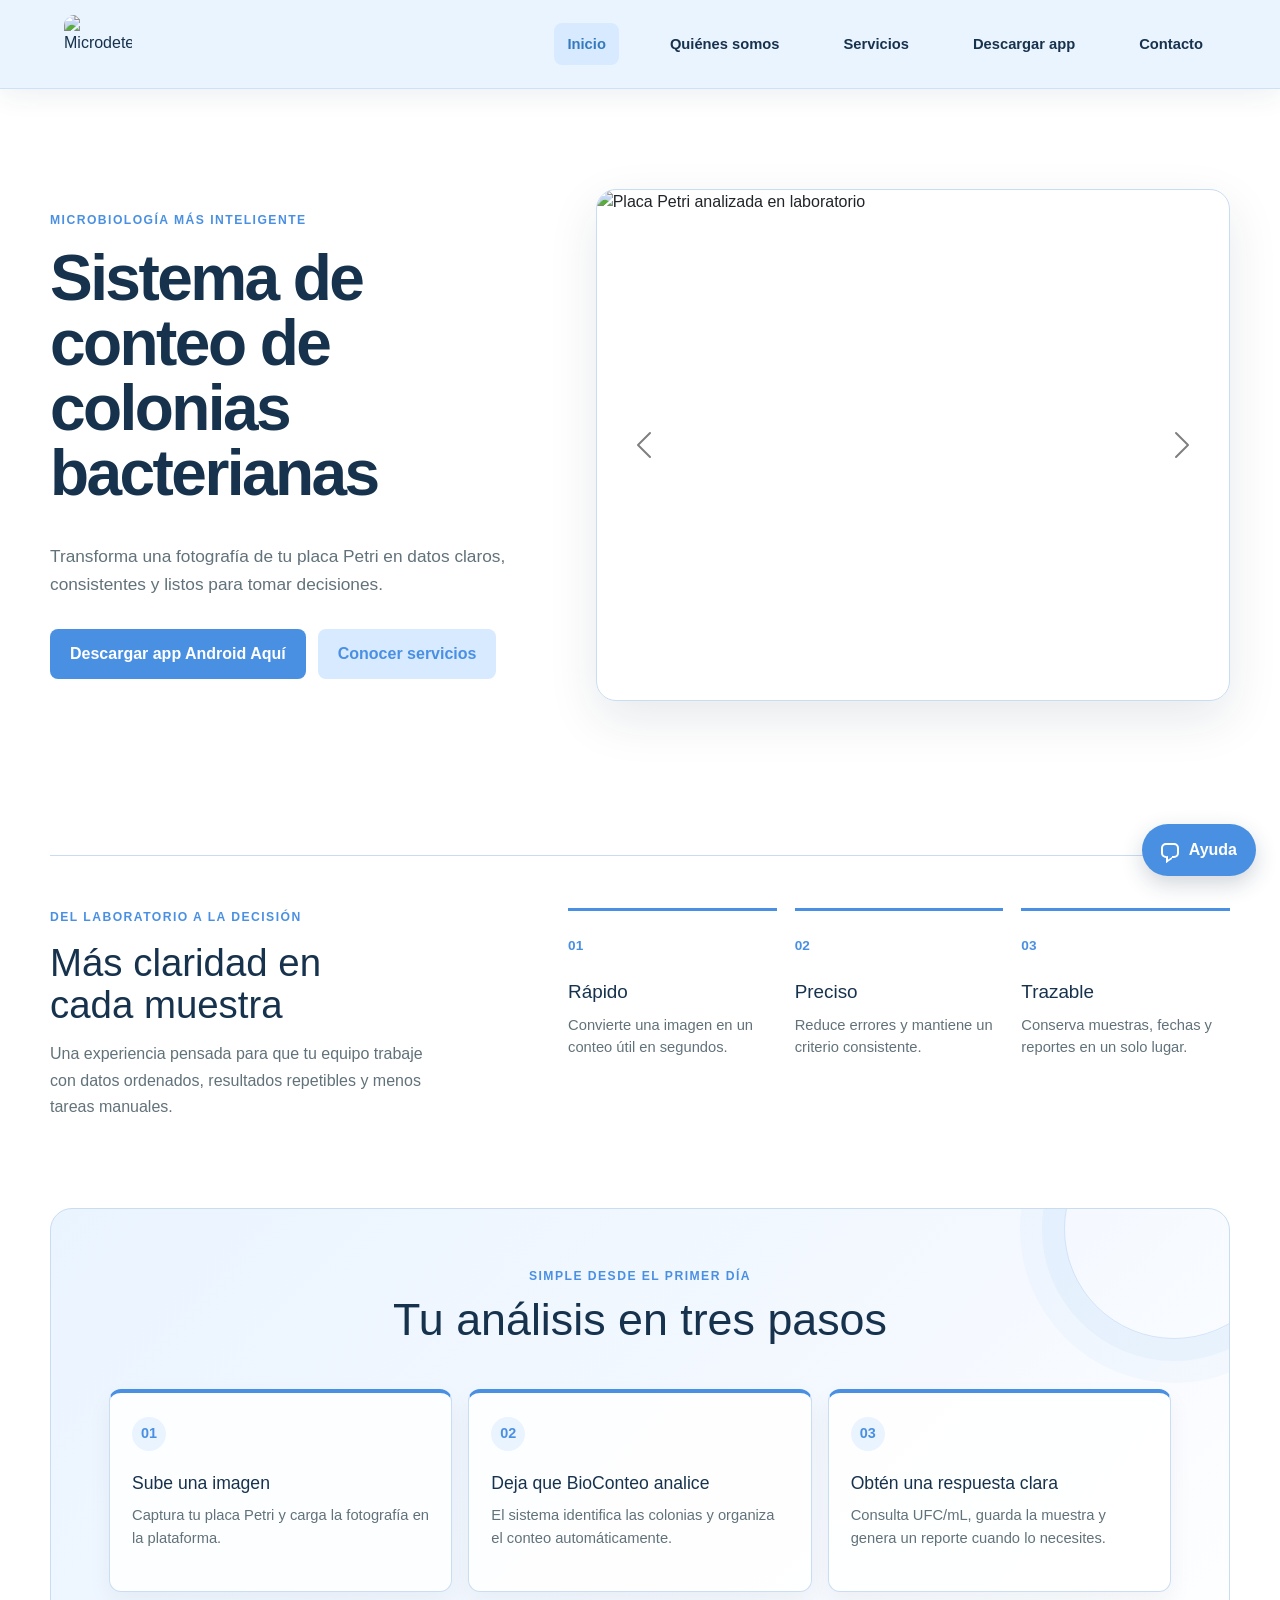
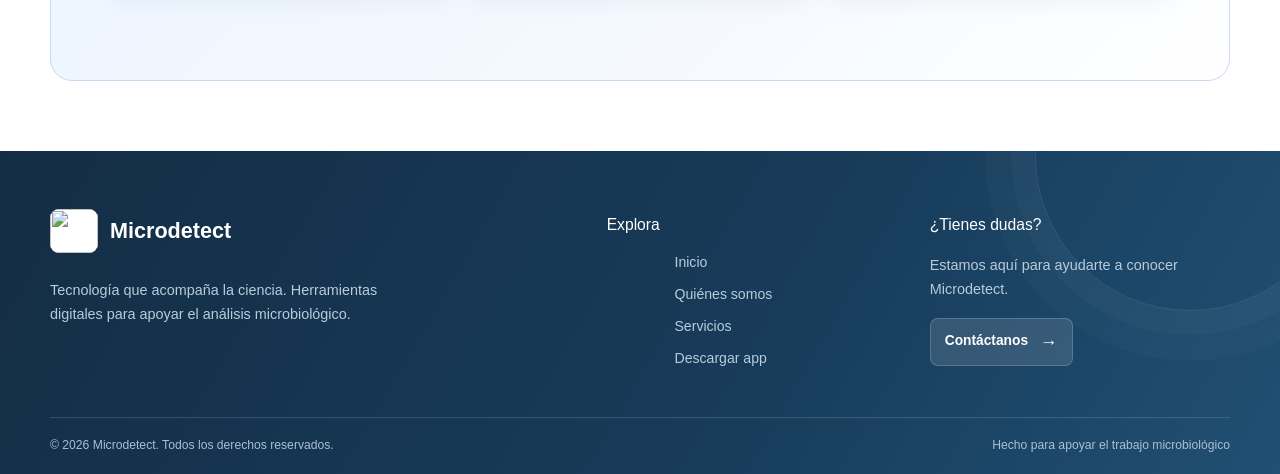
==== commit c23e8580: "se modifico el index en descargar" ====
--- a/index.html
+++ b/index.html
@@ -20,7 +20,7 @@
             <h1 class="titulo">Sistema de conteo de colonias bacterianas</h1>
             <p class="hero-description">Transforma una fotografía de tu placa Petri en datos claros, consistentes y listos para tomar decisiones.</p>
             <div class="hero-actions">
-                <a class="hero-button hero-button-primary" href="views/descargar.html">Descargar app Android</a>
+                <a class="hero-button hero-button-primary" href="views/descargar.html">Descargar app Android Aquí</a>
                 <a class="hero-button hero-button-secondary" href="views/servicios.html">Conocer servicios</a>
             </div>
         </div>
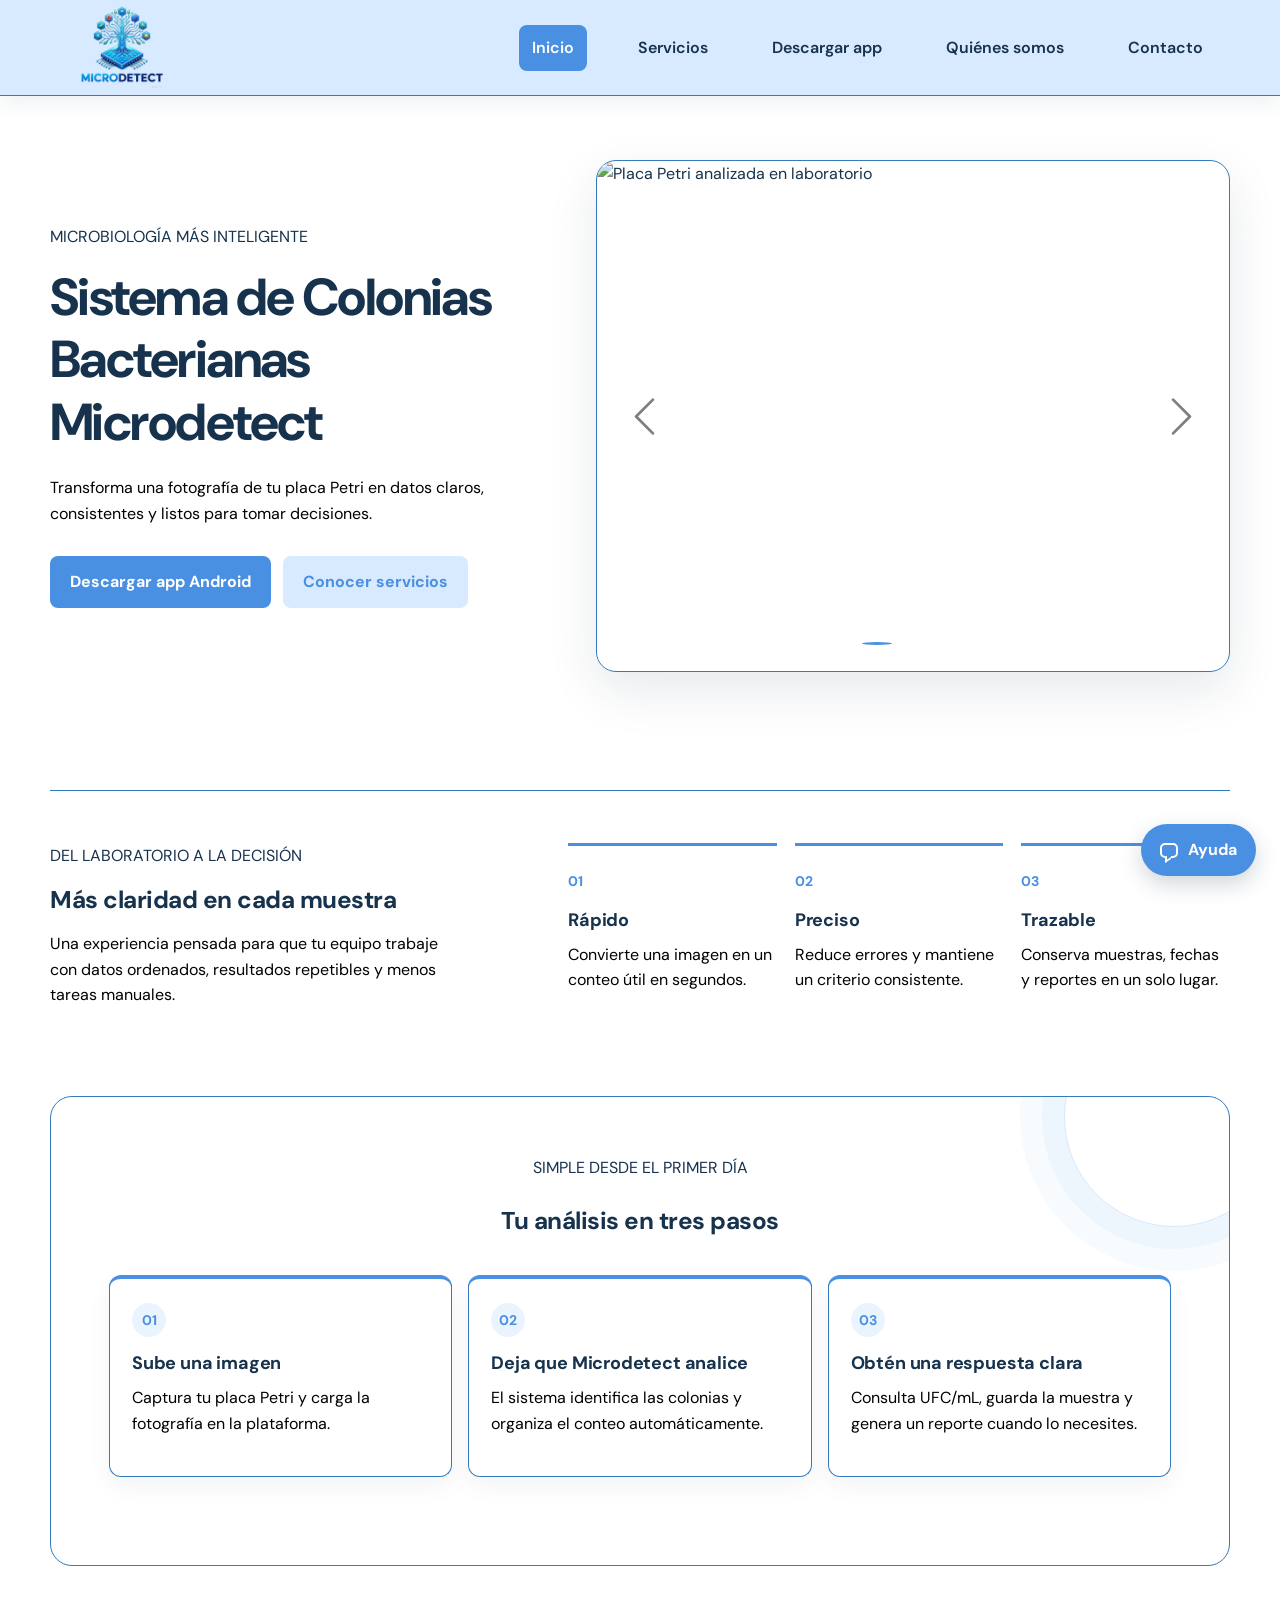
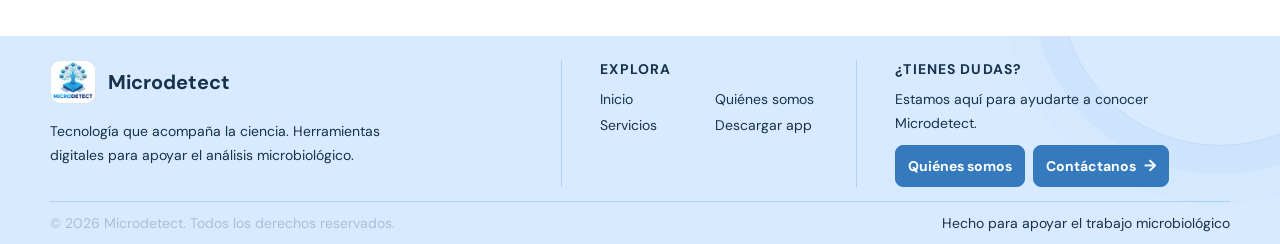
==== commit f3b3ef8c: "Actualización de navbar y páginas de MicroDetect" ====
--- a/index.html
+++ b/index.html
@@ -1,157 +1,362 @@
-﻿<!DOCTYPE html>
+﻿
+<!DOCTYPE html>
 <html lang="es">
 <head>
     <meta charset="UTF-8" />
     <meta name="viewport" content="width=device-width, initial-scale=1.0" />
-    <title>Inicio</title>
+
+    <title>Inicio | Microdetect</title>
+
+    <!-- Bootstrap 5 CSS -->
+    <link
+        href="https://cdn.jsdelivr.net/npm/bootstrap@5.3.2/dist/css/bootstrap.min.css"
+        rel="stylesheet"
+    >
+
+    <!-- Estilos propios -->
     <link rel="stylesheet" href="css/styles.css">
+
+    <!-- Scripts -->
     <script src="js/navbar.js" defer></script>
     <script src="js/chatbot.js" defer></script>
-    <link href="https://cdn.jsdelivr.net/npm/bootstrap@5.3.2/dist/css/bootstrap.min.css" rel="stylesheet">
-
 </head>
+
 <body>
+
 <div id="app">
+
+    <!-- Barra de navegación -->
     <div data-navbar></div>
 
+    <!-- Sección principal -->
     <section class="contenedor home-hero">
+
         <div class="hero-copy">
-            <p class="eyebrow">MICROBIOLOGÍA MÁS INTELIGENTE</p>
-            <h1 class="titulo">Sistema de conteo de colonias bacterianas</h1>
-            <p class="hero-description">Transforma una fotografía de tu placa Petri en datos claros, consistentes y listos para tomar decisiones.</p>
+
+            <p class="hero-eyebrow">MICROBIOLOGÍA MÁS INTELIGENTE</p>
+
+            <h1 class="titulo">
+                Sistema de Colonias Bacterianas Microdetect
+            </h1>
+
+            <p class="hero-description">
+                Transforma una fotografía de tu placa Petri en datos claros,
+                consistentes y listos para tomar decisiones.
+            </p>
+
             <div class="hero-actions">
-                <a class="hero-button hero-button-primary" href="views/descargar.html">Descargar app Android Aquí</a>
-                <a class="hero-button hero-button-secondary" href="views/servicios.html">Conocer servicios</a>
+
+                <a
+                    class="hero-button hero-button-primary"
+                    href="views/descargar.html"
+                >
+                    Descargar app Android
+                </a>
+
+                <a
+                    class="hero-button hero-button-secondary"
+                    href="views/servicios.html"
+                >
+                    Conocer servicios
+                </a>
+
             </div>
         </div>
- 
-
-    <!-- CARRUSEL -->
-<div id="bioCarousel" class="carousel slide custom-carousel" data-bs-ride="carousel">
-
-    <!-- Indicadores -->
-    <div class="carousel-indicators">
-        <button type="button" data-bs-target="#bioCarousel" data-bs-slide-to="0" class="active"></button>
-        <button type="button" data-bs-target="#bioCarousel" data-bs-slide-to="1"></button>
-        <button type="button" data-bs-target="#bioCarousel" data-bs-slide-to="2"></button>
+
+        <!-- Carrusel de imágenes -->
+        <div id="bioCarousel" class="carousel slide custom-carousel" data-bs-ride="carousel">
+
+            <!-- Indicadores -->
+            <div class="carousel-indicators">
+
+                <button
+                    type="button"
+                    data-bs-target="#bioCarousel"
+                    data-bs-slide-to="0"
+                    class="active"
+                    aria-current="true"
+                    aria-label="Imagen 1"
+                ></button>
+
+                <button
+                    type="button"
+                    data-bs-target="#bioCarousel"
+                    data-bs-slide-to="1"
+                    aria-label="Imagen 2"
+                ></button>
+
+                <button
+                    type="button"
+                    data-bs-target="#bioCarousel"
+                    data-bs-slide-to="2"
+                    aria-label="Imagen 3"
+                ></button>
+
+            </div>
+
+            <!-- Imágenes -->
+            <div class="carousel-inner">
+
+                <div class="carousel-item active">
+                    <img
+                        src="img/ima.jpg"
+                        class="d-block w-100"
+                        alt="Placa Petri analizada en laboratorio"
+                    >
+                </div>
+
+                <div class="carousel-item">
+                    <img
+                        src="img/ima1.jpg"
+                        class="d-block w-100"
+                        alt="Análisis microbiológico de una muestra"
+                    >
+                </div>
+
+                <div class="carousel-item">
+                    <img
+                        src="img/ima2.jpg"
+                        class="d-block w-100"
+                        alt="Registro de resultados de laboratorio"
+                    >
+                </div>
+
+            </div>
+
+            <!-- Controles -->
+            <button
+                class="carousel-control-prev"
+                type="button"
+                data-bs-target="#bioCarousel"
+                data-bs-slide="prev"
+                aria-label="Imagen anterior"
+            >
+                <span class="carousel-control-prev-icon" aria-hidden="true"></span>
+            </button>
+
+            <button
+                class="carousel-control-next"
+                type="button"
+                data-bs-target="#bioCarousel"
+                data-bs-slide="next"
+                aria-label="Imagen siguiente"
+            >
+                <span class="carousel-control-next-icon" aria-hidden="true"></span>
+            </button>
+
+        </div>
+
+    </section>
+
+    <!-- Secciones informativas -->
+    <div class="home-sections">
+
+        <!-- Beneficios -->
+        <section
+            class="impact-section"
+            aria-label="Beneficios de Microdetect"
+        >
+
+            <div class="impact-intro">
+
+                <p class="hero-eyebrow">
+                    DEL LABORATORIO A LA DECISIÓN
+                </p>
+
+                <h2>Más claridad en cada muestra</h2>
+
+                <p>
+                    Una experiencia pensada para que tu equipo trabaje con
+                    datos ordenados, resultados repetibles y menos tareas manuales.
+                </p>
+
+            </div>
+
+            <div class="impact-list">
+
+                <article class="impact-item">
+                    <strong>01</strong>
+                    <h3>Rápido</h3>
+                    <p>
+                        Convierte una imagen en un conteo útil en segundos.
+                    </p>
+                </article>
+
+                <article class="impact-item">
+                    <strong>02</strong>
+                    <h3>Preciso</h3>
+                    <p>
+                        Reduce errores y mantiene un criterio consistente.
+                    </p>
+                </article>
+
+                <article class="impact-item">
+                    <strong>03</strong>
+                    <h3>Trazable</h3>
+                    <p>
+                        Conserva muestras, fechas y reportes en un solo lugar.
+                    </p>
+                </article>
+
+            </div>
+
+        </section>
+
+        <!-- Funcionamiento -->
+        <section
+            class="process-section"
+            aria-label="Cómo funciona Microdetect"
+        >
+
+            <div class="process-heading">
+
+                <p class="hero-eyebrow">
+                    SIMPLE DESDE EL PRIMER DÍA
+                </p>
+
+                <h2>Tu análisis en tres pasos</h2>
+
+            </div>
+
+            <div class="process-grid">
+
+                <article class="process-step">
+
+                    <span class="process-number">01</span>
+
+                    <div>
+                        <h3>Sube una imagen</h3>
+                        <p>
+                            Captura tu placa Petri y carga la fotografía
+                            en la plataforma.
+                        </p>
+                    </div>
+
+                </article>
+
+                <article class="process-step">
+
+                    <span class="process-number">02</span>
+
+                    <div>
+                        <h3>Deja que Microdetect analice</h3>
+                        <p>
+                            El sistema identifica las colonias y organiza
+                            el conteo automáticamente.
+                        </p>
+                    </div>
+
+                </article>
+
+                <article class="process-step">
+
+                    <span class="process-number">03</span>
+
+                    <div>
+                        <h3>Obtén una respuesta clara</h3>
+                        <p>
+                            Consulta UFC/mL, guarda la muestra y genera
+                            un reporte cuando lo necesites.
+                        </p>
+                    </div>
+
+                </article>
+
+            </div>
+
+        </section>
+
     </div>
 
-    <!-- Slides -->
-    <div class="carousel-inner">
-        <div class="carousel-item active">
-            <img src="img/ima.jpg" class="d-block w-100" alt="Placa Petri analizada en laboratorio">
-
-        </div>
-
-        <div class="carousel-item">
-            <img src="img/ima1.jpg" class="d-block w-100" alt="Análisis microbiológico de una muestra">
-        </div>
-
-        <div class="carousel-item">
-            <img src="img/ima2.jpg" class="d-block w-100" alt="Registro de resultados de laboratorio">
-        </div>
-    </div>
-
-    <!-- Controles -->
-    <button class="carousel-control-prev" type="button" data-bs-target="#bioCarousel" data-bs-slide="prev">
-        <span class="carousel-control-prev-icon"></span>
-    </button>
-
-    <button class="carousel-control-next" type="button" data-bs-target="#bioCarousel" data-bs-slide="next">
-        <span class="carousel-control-next-icon"></span>
-    </button>
 </div>
-</section>
-
-<div class="home-sections">
-<section class="impact-section" aria-label="Beneficios de BioConteo">
-    <div class="impact-intro">
-        <p class="eyebrow">DEL LABORATORIO A LA DECISIÓN</p>
-        <h2>Más claridad en cada muestra</h2>
-        <p>Una experiencia pensada para que tu equipo trabaje con datos ordenados, resultados repetibles y menos tareas manuales.</p>
-    </div>
-    <div class="impact-list">
-        <article class="impact-item">
-            <strong>01</strong>
-            <h3>Rápido</h3>
-            <p>Convierte una imagen en un conteo útil en segundos.</p>
-        </article>
-        <article class="impact-item">
-            <strong>02</strong>
-            <h3>Preciso</h3>
-            <p>Reduce errores y mantiene un criterio consistente.</p>
-        </article>
-        <article class="impact-item">
-            <strong>03</strong>
-            <h3>Trazable</h3>
-            <p>Conserva muestras, fechas y reportes en un solo lugar.</p>
-        </article>
-    </div>
-</section>
-
-<section class="process-section" aria-label="Cómo funciona BioConteo">
-    <div class="process-heading">
-        <p class="eyebrow">SIMPLE DESDE EL PRIMER DÍA</p>
-        <h2>Tu análisis en tres pasos</h2>
-    </div>
-    <div class="process-grid">
-        <article class="process-step">
-            <span class="process-number">01</span>
-            <div>
-                <h3>Sube una imagen</h3>
-                <p>Captura tu placa Petri y carga la fotografía en la plataforma.</p>
-            </div>
-        </article>
-        <article class="process-step">
-            <span class="process-number">02</span>
-            <div>
-                <h3>Deja que BioConteo analice</h3>
-                <p>El sistema identifica las colonias y organiza el conteo automáticamente.</p>
-            </div>
-        </article>
-        <article class="process-step">
-            <span class="process-number">03</span>
-            <div>
-                <h3>Obtén una respuesta clara</h3>
-                <p>Consulta UFC/mL, guarda la muestra y genera un reporte cuando lo necesites.</p>
-            </div>
-        </article>
-    </div>
-</section>
-
-</div>
-</div>
-
+
+<!-- Pie de página -->
 <footer class="site-footer">
+
     <div class="footer-content">
+
         <div class="footer-main">
+
+            <!-- Identidad -->
             <div class="footer-brand-block">
-                <a class="footer-brand" href="index.html"><img src="img/Logo1.jpeg" alt="">Microdetect</a>
-                <p>Tecnología que acompaña la ciencia. Herramientas digitales para apoyar el análisis microbiológico.</p>
-            </div>
+
+                <a class="footer-brand" href="index.html">
+                    <img src="img/Logo1.png" alt="Logo de Microdetect">
+                    Microdetect
+                </a>
+
+                <p>
+                    Tecnología que acompaña la ciencia. Herramientas digitales
+                    para apoyar el análisis microbiológico.
+                </p>
+
+            </div>
+
+            <!-- Enlaces -->
             <div class="footer-link-block">
+
                 <h2>Explora</h2>
+
                 <nav aria-label="Enlaces del pie de página">
+
                     <a href="index.html">Inicio</a>
                     <a href="views/quienes-somos.html">Quiénes somos</a>
                     <a href="views/servicios.html">Servicios</a>
                     <a href="views/descargar.html">Descargar app</a>
+
                 </nav>
-            </div>
+
+            </div>
+
+            <!-- Contacto -->
             <div class="footer-contact-block">
+
                 <h2>¿Tienes dudas?</h2>
-                <p>Estamos aquí para ayudarte a conocer Microdetect.</p>
-                <a class="footer-contact-link" href="views/contactanos.html">Contáctanos <span aria-hidden="true">→</span></a>
-            </div>
+
+                <p>
+                    Estamos aquí para ayudarte a conocer Microdetect.
+                </p>
+
+                <div class="footer-contact-actions">
+
+                    <a
+                        class="footer-contact-link"
+                        href="views/quienes-somos.html"
+                    >
+                        Quiénes somos
+                    </a>
+
+                    <a
+                        class="footer-contact-link"
+                        href="views/contactanos.html"
+                    >
+                        Contáctanos <span aria-hidden="true">→</span>
+                    </a>
+
+                </div>
+
+            </div>
+
         </div>
+
+        <!-- Derechos reservados -->
         <div class="footer-bottom">
-            <small>&copy; 2026 Microdetect. Todos los derechos reservados.</small>
-            <span>Hecho para apoyar el trabajo microbiológico</span>
+
+            <small>
+                &copy; 2026 Microdetect. Todos los derechos reservados.
+            </small>
+
+            <span>
+                Hecho para apoyar el trabajo microbiológico
+            </span>
+
         </div>
+
     </div>
+
 </footer>
 
-    <!-- Bootstrap JS -->
+<!-- Bootstrap JS -->
 <script src="https://cdn.jsdelivr.net/npm/bootstrap@5.3.2/dist/js/bootstrap.bundle.min.js"></script>
 
 </body>
--- a/css/styles.css
+++ b/css/styles.css
@@ -1,8 +1,10 @@
-﻿/* FONDO GENERAL PARA TODAS LAS PÁGINAS */
+﻿@import url('https://fonts.googleapis.com/css2?family=DM+Sans:wght@400;500;600;700&display=swap');
+
+/* FONDO GENERAL PARA TODAS LAS PÁGINAS */
 body {
     min-height: 100vh;
     width: 100vw;
-    background: #eaf4ff;
+    background: #ffffff;
     background-attachment: fixed;
 }
 /* LOGIN FULLPAGE */
@@ -12,7 +14,7 @@
     display: flex;
     align-items: center;
     justify-content: center;
-    background: #eaf4ff;
+    background: var(--paper);
     padding: 0;
     margin: 0;
 }
@@ -118,9 +120,9 @@
 
 .main-nav .nav-menu a {
     text-decoration: none;
-    font-size: 17px;
+    font-size: var(--font-size-base);
     font-weight: 600;
-    color: #ffffff;
+    color: var(--ink);
     transition: 0.3s ease;
 }
 
@@ -148,7 +150,7 @@
     margin: 0;
     padding: 0;
     box-sizing: border-box;
-    font-family: Arial, sans-serif;
+    font-family: var(--font-family);
 }
 
 
@@ -203,7 +205,7 @@
 
 /* TÍTULO CENTRAL */
 .titulo {
-    font-size: 2.5rem;
+    font-size: var(--font-size-4xl);
     font-weight: bold;
     text-align: center;
     margin-bottom: 35px;
@@ -234,7 +236,7 @@
     padding: 14px 18px;
     border-radius: 10px;
     border: 2px solid #ccc;
-    font-size: 1rem;
+    font-size: var(--font-size-base);
     transition: 0.3s ease;
 }
 
@@ -259,25 +261,43 @@
     color: #fff;
     border: none;
     border-radius: 10px;
-    font-size: 1.1rem;
+    font-size: var(--font-size-lg);
     cursor: pointer;
     transition: 0.3s;
     font-weight: bold;
 }
 
 /* Identidad visual BioConteo */
-@import url('https://fonts.googleapis.com/css2?family=DM+Sans:wght@400;500;600;700&family=Space+Grotesk:wght@500;600;700&display=swap');
-
 :root {
+    --font-family: 'DM Sans', Arial, sans-serif;
+    --font-size-xs: 0.75rem;
+    --font-size-sm: 0.875rem;
+    --font-size-base: 1rem;
+    --font-size-lg: 1.125rem;
+    --font-size-xl: 1.25rem;
+    --font-size-2xl: 1.5rem;
+    --font-size-page-title: clamp(2.125rem, 3vw, 2.625rem);
+    --font-size-section-title: clamp(1.4rem, 1.9vw, 1.65rem);
+    --font-size-card-title: 1.125rem;
+    --font-size-heading: var(--font-size-page-title);
+    --font-size-4xl: var(--font-size-page-title);
+    --font-size-h1: var(--font-size-page-title);
+    --font-size-hero: var(--font-size-page-title);
+    --font-size-h2: var(--font-size-section-title);
+    --font-size-h3: var(--font-size-card-title);
+    --font-size-display: var(--font-size-page-title);
+    --section-space: clamp(42px, 5vw, 68px);
+    --card-radius: 16px;
     --ink: #17324d;
-    --muted: #61727a;
-    --paper: #eaf4ff;
+    --muted: #000000;
+    --paper: #ffffff;
     --surface: #ffffff;
     --teal: #4A90E2;
     --teal-dark: #357ABD;
+    --nav-surface: #d8eaff;
     --mint: #d8eaff;
     --coral: #4A90E2;
-    --line: #c8dcf2;
+    --line: #357ABD;
     --shadow: 0 18px 50px rgba(23, 43, 54, 0.10);
 }
 
@@ -285,7 +305,35 @@
     width: auto;
     color: var(--ink);
     background: var(--paper);
-    font-family: 'DM Sans', sans-serif;
+    font-family: var(--font-family);
+    font-size: var(--font-size-base);
+    line-height: 1.6;
+}
+
+h1,
+h2,
+h3 {
+    margin: 0;
+    font-family: var(--font-family);
+    font-weight: 700;
+}
+
+h1 {
+    font-size: var(--font-size-page-title);
+    line-height: 1.2;
+    letter-spacing: -0.03em;
+}
+
+h2 {
+    font-size: var(--font-size-section-title);
+    line-height: 1.25;
+    letter-spacing: -0.02em;
+}
+
+h3 {
+    font-size: var(--font-size-card-title);
+    line-height: 1.35;
+    letter-spacing: -0.01em;
 }
 
 .main-nav {
@@ -293,11 +341,11 @@
     top: auto;
     z-index: auto;
     width: 100%;
-    padding: 15px clamp(20px, 5vw, 72px);
-    background: rgba(234, 244, 255, 0.96);
-    border-bottom: 1px solid rgba(74, 144, 226, 0.18);
-    box-shadow: 0 8px 24px rgba(23, 50, 77, 0.07);
-    backdrop-filter: blur(16px);
+    height: 96px;
+    padding: 4px clamp(20px, 5vw, 72px);
+    background: var(--nav-surface);
+    border-bottom: 1px solid var(--line);
+    box-shadow: 0 6px 20px rgba(23, 50, 77, 0.08);
 }
 
 .nav-content {
@@ -305,13 +353,14 @@
     align-items: center;
     justify-content: space-between;
     width: min(1180px, 100%);
+    height: 100%;
     margin: 0 auto;
 }
 
 .main-nav .nav-logo img {
     display: block;
-    width: 68px;
-    height: 58px;
+    width: 116px;
+    height: 88px;
     margin-right: 0;
     object-fit: contain;
     border-radius: 10px;
@@ -320,7 +369,7 @@
 .main-nav .nav-logo {
     display: flex;
     align-items: center;
-    gap: 11px;
+    gap: 12px;
     color: var(--ink);
     text-decoration: none;
 }
@@ -329,16 +378,20 @@
     display: flex;
     align-items: center;
     gap: clamp(18px, 3vw, 38px);
+}
+
+.main-nav .nav-toggle {
+    display: none;
 }
 
 .main-nav .nav-menu a {
     display: inline-flex;
     align-items: center;
-    min-height: 42px;
+    min-height: 46px;
     padding: 0 13px;
     border-radius: 8px;
     color: var(--ink);
-    font-size: 0.92rem;
+    font-size: var(--font-size-base);
     font-weight: 600;
     text-decoration: none;
     transition: color 0.2s ease, background 0.2s ease, transform 0.2s ease;
@@ -349,29 +402,50 @@
 }
 
 .main-nav .nav-menu a:hover {
-    color: var(--teal-dark);
-    background: var(--mint);
+    color: #ffffff;
+    background: var(--teal-dark);
     transform: translateY(-1px);
 }
 
 .main-nav .nav-menu a[aria-current="page"] {
-    color: var(--teal-dark);
-    background: var(--mint);
+    color: #ffffff;
+    background: var(--teal);
+}
+
+.custom-carousel,
+.process-section,
+.process-step,
+.plan-card,
+.card,
+.contacto-card,
+.login-form-full,
+.welcome-panel,
+.app-download-page,
+.download-step-card,
+.about-info-card,
+.about-mission {
+    border-width: 2px;
 }
 
 .contenedor {
     width: min(1180px, calc(100% - 40px));
     margin: 0 auto;
-    padding: clamp(54px, 8vw, 100px) 0;
+    padding: var(--section-space) 0;
+}
+
+.servicios-page {
+    padding-top: clamp(18px, 2.5vw, 30px);
 }
 
 .titulo {
     color: var(--ink);
-    font-family: 'Space Grotesk', sans-serif;
-    font-size: clamp(2rem, 4vw, 3.5rem);
-    font-weight: 700;
-    letter-spacing: -0.04em;
+    font-family: var(--font-family);
+    font-size: var(--font-size-h1);
+    font-weight: 700;
+    line-height: 1.2;
+    letter-spacing: -0.03em;
     text-align: center;
+    margin: 0;
 }
 
 .home-hero {
@@ -386,15 +460,15 @@
 }
 
 .hero-copy .titulo {
-    font-size: clamp(2.4rem, 5vw, 4.6rem);
-    line-height: 1.02;
+    font-size: clamp(3.25rem, 4vw, 3.75rem);
+    line-height: 1.2;
     text-align: left;
 }
 
 .eyebrow {
     margin-bottom: 16px;
     color: var(--coral);
-    font-size: 0.76rem;
+    font-size: var(--font-size-xs);
     font-weight: 700;
     letter-spacing: 0.12em;
 }
@@ -404,7 +478,7 @@
     max-width: 540px;
     margin-top: 22px;
     color: var(--muted);
-    font-size: 1.08rem;
+    font-size: var(--font-size-lg);
     line-height: 1.65;
 }
 
@@ -480,9 +554,9 @@
 .impact-intro h2 {
     max-width: 360px;
     color: var(--ink);
-    font-family: 'Space Grotesk', sans-serif;
-    font-size: clamp(1.8rem, 3vw, 2.7rem);
-    line-height: 1.08;
+    font-family: var(--font-family);
+    font-size: var(--font-size-h2);
+    line-height: 1.25;
 }
 
 .impact-intro > p:last-child {
@@ -505,21 +579,21 @@
 
 .impact-item strong {
     color: var(--coral);
-    font-family: 'Space Grotesk', sans-serif;
-    font-size: 0.85rem;
+    font-family: var(--font-family);
+    font-size: var(--font-size-sm);
 }
 
 .impact-item h3 {
-    margin-top: 24px;
-    color: var(--ink);
-    font-family: 'Space Grotesk', sans-serif;
-    font-size: 1.18rem;
+    margin-top: 14px;
+    color: var(--ink);
+    font-family: var(--font-family);
+    font-size: var(--font-size-card-title);
 }
 
 .impact-item p {
     margin-top: 10px;
     color: var(--muted);
-    font-size: 0.92rem;
+    font-size: var(--font-size-sm);
     line-height: 1.55;
 }
 
@@ -538,9 +612,9 @@
 .demo-content h2 {
     max-width: 420px;
     color: #fff;
-    font-family: 'Space Grotesk', sans-serif;
-    font-size: clamp(1.9rem, 3vw, 3rem);
-    line-height: 1.05;
+    font-family: var(--font-family);
+    font-size: var(--font-size-h2);
+    line-height: 1.25;
 }
 
 .demo-content > p:not(.eyebrow) {
@@ -562,14 +636,14 @@
     justify-content: space-between;
     margin-bottom: 26px;
     color: var(--ink);
-    font-family: 'Space Grotesk', sans-serif;
+    font-family: var(--font-family);
     font-weight: 700;
 }
 
 .demo-live {
     color: var(--teal);
-    font-family: 'DM Sans', sans-serif;
-    font-size: 0.78rem;
+    font-family: var(--font-family);
+    font-size: var(--font-size-xs);
     font-weight: 700;
 }
 
@@ -587,7 +661,7 @@
     justify-content: space-between;
     margin-top: 17px;
     color: var(--muted);
-    font-size: 0.86rem;
+    font-size: var(--font-size-sm);
     font-weight: 600;
 }
 
@@ -613,19 +687,19 @@
 
 .demo-result span {
     color: var(--muted);
-    font-size: 0.86rem;
+    font-size: var(--font-size-sm);
 }
 
 .demo-result strong {
     color: var(--teal);
-    font-family: 'Space Grotesk', sans-serif;
-    font-size: clamp(1.5rem, 3vw, 2.25rem);
+    font-family: var(--font-family);
+    font-size: var(--font-size-2xl);
     white-space: nowrap;
 }
 
 .demo-result small {
-    font-family: 'DM Sans', sans-serif;
-    font-size: 0.78rem;
+    font-family: var(--font-family);
+    font-size: var(--font-size-xs);
 }
 
 .process-section {
@@ -633,7 +707,7 @@
     margin-top: 72px;
     padding: clamp(34px, 5vw, 58px);
     overflow: hidden;
-    background: linear-gradient(135deg, #eaf4ff 0%, #f5f9ff 64%, #ffffff 100%);
+    background: var(--surface);
     border: 1px solid var(--line);
     border-radius: 22px;
 }
@@ -668,9 +742,9 @@
 .process-heading h2 {
     max-width: 560px;
     color: var(--ink);
-    font-family: 'Space Grotesk', sans-serif;
-    font-size: clamp(2rem, 3.5vw, 3rem);
-    line-height: 1.05;
+    font-family: var(--font-family);
+    font-size: var(--font-size-h2);
+    line-height: 1.25;
 }
 
 .process-grid {
@@ -687,7 +761,7 @@
     min-height: 190px;
     padding: 24px 22px;
     background: rgba(255, 255, 255, 0.86);
-    border: 1px solid rgba(200, 220, 242, 0.95);
+    border: 1px solid var(--line);
     border-top: 4px solid var(--teal);
     border-radius: 12px;
     box-shadow: 0 10px 24px rgba(23, 43, 54, 0.05);
@@ -703,11 +777,11 @@
     display: grid;
     width: 34px;
     height: 34px;
-    margin-bottom: 22px;
+    margin-bottom: 14px;
     place-items: center;
     color: var(--coral);
-    font-family: 'Space Grotesk', sans-serif;
-    font-size: 0.9rem;
+    font-family: var(--font-family);
+    font-size: var(--font-size-sm);
     font-weight: 700;
     background: #eaf4ff;
     border-radius: 50%;
@@ -715,14 +789,14 @@
 
 .process-step h3 {
     color: var(--ink);
-    font-family: 'Space Grotesk', sans-serif;
-    font-size: 1.1rem;
+    font-family: var(--font-family);
+    font-size: var(--font-size-card-title);
 }
 
 .process-step p {
     margin-top: 10px;
     color: var(--muted);
-    font-size: 0.92rem;
+    font-size: var(--font-size-sm);
     line-height: 1.6;
 }
 
@@ -759,8 +833,8 @@
 }
 
 .carousel-caption h2 {
-    font-family: 'Space Grotesk', sans-serif;
-    font-size: 1.3rem;
+    font-family: var(--font-family);
+    font-size: var(--font-size-section-title);
 }
 
 .carousel-caption p {
@@ -789,7 +863,97 @@
     display: grid;
     grid-template-columns: repeat(3, 1fr);
     gap: 24px;
-    margin-top: 42px;
+    margin-top: 32px;
+}
+
+.plans-section {
+    margin-top: clamp(44px, 6vw, 72px);
+    padding-top: clamp(30px, 4vw, 48px);
+    border-top: 1px solid var(--line);
+}
+
+.plans-heading {
+    max-width: 700px;
+    margin: 0 auto;
+    text-align: center;
+}
+
+.plans-heading .titulo {
+    font-size: var(--font-size-h2);
+    line-height: 1.25;
+    letter-spacing: -0.02em;
+}
+
+.plans-heading > p:last-child {
+    margin-top: 14px;
+    color: var(--muted);
+}
+
+.plans-grid {
+    display: grid;
+    grid-template-columns: repeat(3, minmax(0, 1fr));
+    align-items: stretch;
+    gap: 22px;
+    margin-top: 34px;
+}
+
+.plan-card {
+    display: flex;
+    flex-direction: column;
+    padding: clamp(24px, 3vw, 34px);
+    background: var(--surface);
+    border: 1px solid var(--line);
+    border-radius: var(--card-radius);
+    box-shadow: 0 10px 30px rgba(23, 43, 54, 0.06);
+}
+
+.plan-card-premium {
+    border: 2px solid #d6a313;
+}
+
+.plan-card h3 {
+    color: var(--ink);
+    font-size: var(--font-size-card-title);
+}
+
+.plan-price {
+    margin-top: 8px;
+    color: var(--ink);
+    font-size: var(--font-size-xl);
+    font-weight: 600;
+}
+
+.plan-price span {
+    color: var(--muted);
+    font-size: var(--font-size-sm);
+    font-weight: 400;
+}
+
+.plan-card ul {
+    display: grid;
+    gap: 12px;
+    margin: 24px 0 28px;
+    padding: 0;
+    list-style: none;
+}
+
+.plan-card li {
+    display: flex;
+    align-items: flex-start;
+    gap: 10px;
+    color: var(--muted);
+}
+
+.plan-card li::before {
+    flex: 0 0 auto;
+    color: var(--teal-dark);
+    content: '✓';
+    font-weight: 700;
+}
+
+.plan-card .hero-button {
+    margin-top: auto;
+    text-align: center;
 }
 
 .card {
@@ -798,7 +962,7 @@
     text-align: left;
     background: var(--surface);
     border: 1px solid var(--line);
-    border-radius: 14px;
+    border-radius: var(--card-radius);
     box-shadow: 0 10px 30px rgba(23, 43, 54, 0.06);
     transition: transform 0.2s ease, box-shadow 0.2s ease;
 }
@@ -835,10 +999,12 @@
 }
 
 .card-title {
-    padding: 22px 24px 0;
-    color: var(--ink);
-    font-family: 'Space Grotesk', sans-serif;
-    font-size: 1.15rem;
+    padding: 16px 24px 0;
+    color: var(--ink);
+    font-family: var(--font-family);
+    font-size: var(--font-size-card-title);
+    line-height: 1.35;
+    letter-spacing: -0.01em;
 }
 
 .section-eyebrow {
@@ -847,17 +1013,32 @@
 }
 
 .contact-description {
-    margin: 16px auto 0;
-    text-align: center;
+    margin: 14px 0 0;
+    text-align: left;
 }
 
 .contacto-container {
-    display: flex;
-    flex-direction: column;
+    display: grid;
+    grid-template-columns: minmax(0, 0.8fr) minmax(0, 1.2fr);
     align-items: center;
-    width: min(760px, calc(100% - 40px));
+    gap: clamp(28px, 5vw, 64px);
+    width: min(1040px, calc(100% - 40px));
     margin: 0 auto;
-    padding: clamp(54px, 8vw, 100px) 0;
+    padding: clamp(36px, 5vw, 56px) 0;
+}
+
+.contacto-intro {
+    padding: 28px 0 28px 24px;
+    border-left: 4px solid var(--teal);
+}
+
+.contacto-intro .eyebrow {
+    margin-bottom: 12px;
+}
+
+.contacto-intro > .titulo {
+    margin: 0;
+    text-align: left;
 }
 
 .contacto-card,
@@ -865,14 +1046,14 @@
     width: 100%;
     background: var(--surface);
     border: 1px solid var(--line);
-    border-radius: 16px;
+    border-radius: var(--card-radius);
     box-shadow: var(--shadow);
 }
 
 .contacto-card {
-    max-width: 680px;
-    margin-top: 30px;
-    padding: clamp(24px, 5vw, 42px);
+    max-width: none;
+    margin: 0;
+    padding: clamp(22px, 3vw, 32px);
 }
 
 .contacto-card form {
@@ -900,7 +1081,7 @@
 }
 
 .contacto-card textarea {
-    min-height: 145px;
+    min-height: 130px;
     resize: vertical;
 }
 
@@ -935,7 +1116,7 @@
 
 .login-form-full h2 {
     color: var(--ink);
-    font-family: 'Space Grotesk', sans-serif;
+    font-family: var(--font-family);
     font-weight: 700;
 }
 
@@ -1005,7 +1186,7 @@
 .welcome-panel .eyebrow {
     margin-bottom: 12px;
     color: var(--teal);
-    font-size: 0.76rem;
+    font-size: var(--font-size-xs);
     font-weight: 700;
     letter-spacing: 0.12em;
 }
@@ -1013,16 +1194,16 @@
 .welcome-panel h1 {
     max-width: 700px;
     margin: 0 auto 14px;
-    font-family: 'Space Grotesk', sans-serif;
-    font-size: clamp(2rem, 5vw, 3.5rem);
-    line-height: 1.05;
+    font-family: var(--font-family);
+    font-size: var(--font-size-h1);
+    line-height: 1.2;
 }
 
 .welcome-copy {
     max-width: 580px;
     margin: 0 auto 38px;
     color: var(--muted);
-    font-size: 1.08rem;
+    font-size: var(--font-size-lg);
     line-height: 1.65;
 }
 
@@ -1052,8 +1233,8 @@
 
 .welcome-feature > span {
     color: var(--coral);
-    font-family: 'Space Grotesk', sans-serif;
-    font-size: 0.85rem;
+    font-family: var(--font-family);
+    font-size: var(--font-size-sm);
     font-weight: 700;
 }
 
@@ -1064,12 +1245,12 @@
 
 .welcome-feature strong {
     margin-bottom: 5px;
-    font-size: 0.92rem;
+    font-size: var(--font-size-sm);
 }
 
 .welcome-feature small {
     color: var(--muted);
-    font-size: 0.78rem;
+    font-size: var(--font-size-xs);
     line-height: 1.45;
 }
 
@@ -1103,7 +1284,7 @@
 }
 
 .welcome-primary span {
-    font-size: 1.3rem;
+    font-size: var(--font-size-xl);
     line-height: 1;
 }
 
@@ -1120,30 +1301,65 @@
 
 @media (max-width: 750px) {
     .main-nav {
-        padding: 13px 18px;
+        flex-direction: row;
+        align-items: center;
+        height: 84px;
+        padding: 6px 18px;
     }
 
     .nav-content {
         align-items: center;
+        flex-direction: row;
+        flex-wrap: wrap;
+        gap: 0;
+    }
+
+    .main-nav .nav-logo img {
+        width: 92px;
+        height: 72px;
+        margin-bottom: 0;
+    }
+
+    .main-nav .nav-toggle {
+        display: flex;
+        width: 44px;
+        height: 42px;
         flex-direction: column;
-        gap: 10px;
-    }
-
-    .main-nav .nav-logo img {
-        width: 58px;
-        height: 50px;
+        align-items: center;
+        justify-content: center;
+        gap: 5px;
+        border: 1px solid var(--teal);
+        border-radius: 8px;
+        background: var(--teal);
+        cursor: pointer;
+    }
+
+    .main-nav .nav-toggle span {
+        display: block;
+        width: 20px;
+        height: 2px;
+        border-radius: 2px;
+        background: #ffffff;
     }
 
     .main-nav .nav-menu {
-        flex-wrap: wrap;
+        display: none;
+        width: 100%;
+        flex-direction: column;
+        align-items: stretch;
+        gap: 4px;
+        padding-top: 12px;
+    }
+
+    .main-nav .nav-menu.is-open {
+        display: flex;
+    }
+
+    .main-nav .nav-menu a {
+        min-height: 42px;
         justify-content: center;
-        gap: 4px;
-    }
-
-    .main-nav .nav-menu a {
-        min-height: 38px;
         padding: 0 10px;
-        font-size: 0.82rem;
+        font-size: var(--font-size-base);
     }
 
     .welcome-features {
@@ -1152,7 +1368,7 @@
     }
 
     .welcome-panel h1 {
-        font-size: 2.25rem;
+        font-size: var(--font-size-4xl);
     }
 
     .welcome-panel {
@@ -1161,7 +1377,7 @@
     }
 
     .welcome-copy {
-        font-size: 1rem;
+        font-size: var(--font-size-base);
     }
 
     .welcome-feature {
@@ -1169,6 +1385,10 @@
     }
 
     .servicios {
+        grid-template-columns: 1fr;
+    }
+
+    .plans-grid {
         grid-template-columns: 1fr;
     }
 
@@ -1178,6 +1398,7 @@
     }
 
     .hero-copy .titulo {
+        font-size: clamp(2.5rem, 6vw, 3rem);
         text-align: center;
     }
 
@@ -1255,6 +1476,21 @@
         flex-direction: column;
     }
 
+    .contacto-container {
+        grid-template-columns: 1fr;
+        gap: 22px;
+        width: min(560px, calc(100% - 32px));
+        padding: 28px 0 36px;
+    }
+
+    .contacto-intro {
+        padding: 0 0 0 16px;
+    }
+
+    .contacto-card {
+        padding: 22px;
+    }
+
     .card p {
         min-height: 0;
     }
@@ -1265,7 +1501,7 @@
     right: 24px;
     bottom: 24px;
     z-index: 1100;
-    font-family: 'DM Sans', sans-serif;
+    font-family: var(--font-family);
 }
 
 .chat-launcher {
@@ -1346,15 +1582,15 @@
 
 .chat-header h2 {
     margin: 0;
-    font-family: 'Space Grotesk', sans-serif;
-    font-size: 1rem;
+    font-family: var(--font-family);
+    font-size: var(--font-size-base);
     font-weight: 700;
 }
 
 .chat-header p {
     margin: 3px 0 0;
     color: rgba(255, 255, 255, 0.82);
-    font-size: 0.78rem;
+    font-size: var(--font-size-xs);
 }
 
 .chat-close {
@@ -1363,7 +1599,7 @@
     height: 34px;
     place-items: center;
     color: #ffffff;
-    font-size: 1.5rem;
+    font-size: var(--font-size-2xl);
     line-height: 1;
     background: transparent;
     border: 0;
@@ -1390,7 +1626,7 @@
     max-width: 88%;
     padding: 11px 13px;
     border-radius: 10px;
-    font-size: 0.9rem;
+    font-size: var(--font-size-sm);
     line-height: 1.5;
     overflow-wrap: anywhere;
 }
@@ -1430,7 +1666,7 @@
     padding: 7px 10px;
     color: var(--teal-dark);
     font: inherit;
-    font-size: 0.76rem;
+    font-size: var(--font-size-xs);
     font-weight: 600;
     background: #ffffff;
     border: 1px solid var(--line);
@@ -1456,7 +1692,7 @@
     padding: 10px 12px;
     color: var(--ink);
     font: inherit;
-    font-size: 0.9rem;
+    font-size: var(--font-size-sm);
     border: 1px solid var(--line);
     border-radius: 7px;
     outline: none;
@@ -1472,7 +1708,7 @@
     padding: 0 13px;
     color: #ffffff;
     font: inherit;
-    font-size: 0.86rem;
+    font-size: var(--font-size-sm);
     font-weight: 700;
     background: var(--teal);
     border: 0;
@@ -1488,7 +1724,7 @@
     margin: 0;
     padding: 0 14px 11px;
     color: var(--muted);
-    font-size: 0.7rem;
+    font-size: var(--font-size-xs);
     text-align: center;
     background: #ffffff;
 }
@@ -1522,9 +1758,9 @@
 
 .about-intro h2 {
     color: var(--ink);
-    font-family: 'Space Grotesk', sans-serif;
-    font-size: clamp(1.8rem, 3vw, 2.7rem);
-    line-height: 1.08;
+    font-family: var(--font-family);
+    font-size: var(--font-size-section-title);
+    line-height: 1.25;
 }
 
 .about-intro > p:last-child,
@@ -1547,8 +1783,8 @@
 
 .about-details h3 {
     color: var(--ink);
-    font-family: 'Space Grotesk', sans-serif;
-    font-size: 1.15rem;
+    font-family: var(--font-family);
+    font-size: var(--font-size-card-title);
 }
 
 .about-page-heading {
@@ -1563,15 +1799,15 @@
     text-align: center;
     background: #ffffff;
     border: 1px solid var(--line);
-    border-radius: 18px;
+    border-radius: var(--card-radius);
     box-shadow: var(--shadow);
 }
 
 .app-download-page h1 {
     color: var(--ink);
-    font-family: 'Space Grotesk', sans-serif;
-    font-size: clamp(2rem, 4vw, 3rem);
-    line-height: 1.08;
+    font-family: var(--font-family);
+    font-size: var(--font-size-page-title);
+    line-height: 1.2;
 }
 
 .app-download-page > p:not(.eyebrow) {
@@ -1586,7 +1822,7 @@
     margin: 26px auto 0;
     padding: 9px 14px;
     color: var(--teal-dark);
-    font-size: 0.9rem;
+    font-size: var(--font-size-sm);
     font-weight: 700;
     background: var(--mint);
     border-radius: 999px;
@@ -1614,8 +1850,8 @@
 
 .footer-brand {
     color: #ffffff;
-    font-family: 'Space Grotesk', sans-serif;
-    font-size: 1.4rem;
+    font-family: var(--font-family);
+    font-size: var(--font-size-xl);
     font-weight: 700;
     text-decoration: none;
 }
@@ -1668,49 +1904,45 @@
 
 .download-hero {
     display: grid;
-    min-height: 560px;
+    min-height: 0;
     grid-template-columns: 1.05fr 0.95fr;
     align-items: center;
-    gap: 44px;
-    padding: clamp(44px, 7vw, 86px) clamp(10px, 3vw, 40px);
+    gap: 36px;
+    padding: 30px clamp(10px, 3vw, 40px);
 }
 
 .download-copy {
     max-width: 560px;
 }
 
-.download-copy h1,
-.about-hero-copy h1 {
-    color: var(--ink);
-    font-family: 'Space Grotesk', sans-serif;
-    font-size: clamp(2.8rem, 5.8vw, 5rem);
-    font-weight: 700;
-    letter-spacing: -0.055em;
-    line-height: 0.99;
-}
-
-.download-copy h1 span,
-.about-hero-copy h1 span {
+.download-copy h1 {
+    color: var(--ink);
+    font-family: var(--font-family);
+    font-size: var(--font-size-display);
+    font-weight: 700;
+    line-height: 1.2;
+}
+
+.download-copy h1 span {
     color: var(--teal);
 }
 
-.download-description,
-.about-hero-copy > p:not(.eyebrow) {
+.download-description {
     max-width: 500px;
-    margin-top: 24px;
+    margin-top: 16px;
     color: var(--muted);
-    font-size: 1.08rem;
-    line-height: 1.75;
+    font-size: var(--font-size-lg);
+    line-height: 1.6;
 }
 
 .download-status {
     display: inline-flex;
     align-items: center;
     gap: 9px;
-    margin: 28px 0 0;
+    margin: 20px 0 0;
     padding: 10px 15px;
     color: var(--teal-dark);
-    font-size: 0.88rem;
+    font-size: var(--font-size-sm);
     font-weight: 700;
     background: var(--mint);
     border: 1px solid rgba(74, 144, 226, 0.12);
@@ -1727,16 +1959,16 @@
 
 .download-note {
     max-width: 440px;
-    margin: 13px 0 23px;
+    margin: 10px 0 16px;
     color: var(--muted);
-    font-size: 0.9rem;
+    font-size: var(--font-size-sm);
     line-height: 1.6;
 }
 
 .download-visual {
     display: grid;
     position: relative;
-    min-height: 440px;
+    min-height: 400px;
     overflow: hidden;
     place-items: center;
     background: linear-gradient(145deg, #dcecff 0%, #eef6ff 54%, #d9eaff 100%);
@@ -1825,7 +2057,7 @@
 
 .phone-kicker {
     color: var(--teal);
-    font-size: 0.58rem;
+    font-size: var(--font-size-xs);
     font-weight: 700;
     letter-spacing: 0.14em;
 }
@@ -1833,8 +2065,8 @@
 .phone-screen > strong {
     margin-top: 13px;
     color: var(--ink);
-    font-family: 'Space Grotesk', sans-serif;
-    font-size: 0.95rem;
+    font-family: var(--font-family);
+    font-size: var(--font-size-sm);
 }
 
 .plate-illustration {
@@ -1861,7 +2093,7 @@
 .phone-screen > small {
     margin-top: 10px;
     color: var(--muted);
-    font-size: 0.65rem;
+    font-size: var(--font-size-xs);
 }
 
 .phone-result {
@@ -1871,7 +2103,7 @@
     margin-top: 14px;
     padding: 9px 10px;
     color: var(--muted);
-    font-size: 0.64rem;
+    font-size: var(--font-size-xs);
     background: #f3f8fd;
     border-radius: 8px;
 }
@@ -1890,7 +2122,7 @@
     gap: 9px;
     padding: 12px 15px;
     color: var(--ink);
-    font-size: 0.78rem;
+    font-size: var(--font-size-xs);
     font-weight: 700;
     background: #ffffff;
     border: 1px solid rgba(74, 144, 226, 0.13);
@@ -1904,17 +2136,17 @@
     height: 24px;
     place-items: center;
     color: #ffffff;
-    font-size: 0.8rem;
+    font-size: var(--font-size-xs);
     background: #61b89d;
     border-radius: 50%;
 }
 
 .download-steps {
-    padding: 46px 0 78px;
+    padding: 30px 0 52px;
 }
 
 .download-section-heading {
-    margin-bottom: 28px;
+    margin-bottom: 22px;
     text-align: center;
 }
 
@@ -1925,9 +2157,19 @@
 .download-section-heading h2,
 .about-story-heading h2 {
     color: var(--ink);
-    font-family: 'Space Grotesk', sans-serif;
-    font-size: clamp(1.8rem, 3.5vw, 2.7rem);
-    letter-spacing: -0.035em;
+    font-family: var(--font-family);
+}
+
+.download-section-heading h2 {
+    font-size: var(--font-size-section-title);
+    line-height: 1.25;
+    letter-spacing: -0.02em;
+}
+
+.about-story-heading h2 {
+    font-size: var(--font-size-page-title);
+    line-height: 1.2;
+    letter-spacing: -0.03em;
 }
 
 .download-step-grid {
@@ -1941,7 +2183,7 @@
     padding: 25px;
     background: rgba(255, 255, 255, 0.84);
     border: 1px solid var(--line);
-    border-radius: 14px;
+    border-radius: var(--card-radius);
     box-shadow: 0 12px 32px rgba(23, 50, 77, 0.06);
 }
 
@@ -1949,10 +2191,10 @@
     display: grid;
     width: 36px;
     height: 36px;
-    margin-bottom: 20px;
+    margin-bottom: 14px;
     place-items: center;
     color: var(--teal-dark);
-    font-size: 0.8rem;
+    font-size: var(--font-size-xs);
     font-weight: 700;
     background: var(--mint);
     border-radius: 50%;
@@ -1961,156 +2203,46 @@
 .download-step-card h3,
 .about-info-card h2 {
     color: var(--ink);
-    font-family: 'Space Grotesk', sans-serif;
-    font-size: 1.08rem;
+    font-family: var(--font-family);
+    font-size: var(--font-size-card-title);
+    line-height: 1.35;
+    letter-spacing: -0.01em;
 }
 
 .download-step-card p,
 .about-info-card p {
     margin: 10px 0 0;
     color: var(--muted);
-    font-size: 0.92rem;
+    font-size: var(--font-size-sm);
     line-height: 1.65;
 }
 
 .about-page {
-    padding: 52px 0 82px;
-}
-
-.about-hero {
-    display: grid;
-    min-height: 440px;
-    grid-template-columns: 1fr 0.9fr;
-    align-items: center;
-    gap: 46px;
-    padding: clamp(34px, 6vw, 72px);
-    overflow: hidden;
-    background: linear-gradient(130deg, #ffffff 0%, #f5faff 56%, #e4f1ff 100%);
-    border: 1px solid var(--line);
-    border-radius: 25px;
-    box-shadow: var(--shadow);
-}
-
-.about-hero-copy h1 {
-    max-width: 590px;
-    font-size: clamp(2.6rem, 5vw, 4.4rem);
-}
-
-.about-hero-copy .hero-button {
-    display: inline-flex;
-    margin-top: 25px;
-}
-
-.about-hero-art {
-    display: grid;
-    position: relative;
-    min-height: 320px;
-    place-items: center;
-}
-
-.about-art-glow {
-    position: absolute;
-    width: min(300px, 70vw);
-    aspect-ratio: 1;
-    background: rgba(74, 144, 226, 0.12);
-    border-radius: 50%;
-    box-shadow: 0 0 0 28px rgba(74, 144, 226, 0.06), 0 0 0 58px rgba(74, 144, 226, 0.035);
-}
-
-.about-art-card {
-    display: flex;
-    position: relative;
-    z-index: 1;
-    width: min(320px, 86%);
-    min-height: 245px;
-    align-items: center;
-    flex-direction: column;
-    justify-content: center;
-    gap: 20px;
-    padding: 26px;
-    background: rgba(255, 255, 255, 0.93);
-    border: 1px solid rgba(255, 255, 255, 0.9);
-    border-radius: 20px;
-    box-shadow: 0 22px 54px rgba(23, 50, 77, 0.15);
-    transform: rotate(3deg);
-}
-
-.about-art-label {
-    color: var(--teal-dark);
-    font-size: 0.64rem;
-    font-weight: 700;
-    letter-spacing: 0.15em;
-}
-
-.about-petri {
-    display: grid;
-    width: 125px;
-    height: 125px;
-    grid-template-columns: repeat(4, 1fr);
-    align-content: center;
-    justify-items: center;
-    gap: 10px;
-    background: radial-gradient(circle at 35% 30%, #f9fdff, #d8eaff);
-    border: 8px solid #c0dbf2;
-    border-radius: 50%;
-    box-shadow: inset 0 0 0 4px #eef7ff, 0 8px 18px rgba(23, 50, 77, 0.12);
-}
-
-.about-petri i {
-    width: 9px;
-    height: 9px;
-    background: var(--teal);
-    border-radius: 50%;
-}
-
-.about-petri i:nth-child(3n) {
-    width: 6px;
-    height: 6px;
-    background: #75c9b0;
-}
-
-.about-art-card > strong {
-    color: var(--ink);
-    font-family: 'Space Grotesk', sans-serif;
-    font-size: 0.93rem;
-}
-
-.about-art-badge {
-    position: absolute;
-    z-index: 2;
-    right: 0;
-    bottom: 32px;
-    padding: 12px 15px;
-    color: var(--ink);
-    font-size: 0.74rem;
-    font-weight: 700;
-    background: #ffffff;
-    border: 1px solid var(--line);
-    border-radius: 10px;
-    box-shadow: 0 10px 25px rgba(23, 50, 77, 0.1);
+    padding: clamp(18px, 2.5vw, 30px) 0 56px;
 }
 
 .about-story {
-    padding-top: 72px;
+    padding-top: 0;
+}
+
+.about-story > .about-mission:first-child {
+    margin-top: 0;
 }
 
 .about-story-heading {
-    margin-bottom: 28px;
+    margin-bottom: 18px;
     text-align: center;
 }
 
-.about-story-heading .eyebrow {
-    margin-bottom: 10px;
-}
-
 .about-card-grid {
     display: grid;
     grid-template-columns: repeat(3, minmax(0, 1fr));
-    gap: 18px;
+    gap: 14px;
 }
 
 .about-info-card {
     min-height: 240px;
+    border-radius: var(--card-radius);
     border-top: 3px solid var(--teal);
     transition: transform 0.2s ease, box-shadow 0.2s ease;
 }
@@ -2120,36 +2252,99 @@
     transform: translateY(-4px);
 }
 
+.about-mission {
+    display: grid;
+    grid-template-columns: minmax(0, 0.9fr) minmax(0, 1.1fr);
+    gap: clamp(30px, 6vw, 72px);
+    align-items: start;
+    margin-top: clamp(32px, 4vw, 48px);
+    padding: clamp(28px, 5vw, 54px);
+    background: #ffffff;
+    border: 1px solid var(--line);
+    border-radius: var(--card-radius);
+    box-shadow: 0 12px 32px rgba(23, 50, 77, 0.06);
+}
+
+.about-mission-copy h2 {
+    max-width: 470px;
+    color: var(--ink);
+    font-family: var(--font-family);
+    font-size: var(--font-size-section-title);
+    line-height: 1.25;
+}
+
+.about-mission-copy > p:not(.eyebrow) {
+    margin-top: 16px;
+    color: var(--muted);
+    line-height: 1.7;
+}
+
+.about-principles {
+    display: grid;
+    gap: 18px;
+}
+
+.about-principle {
+    display: grid;
+    grid-template-columns: 38px 1fr;
+    gap: 14px;
+    align-items: start;
+}
+
+.about-principle-number {
+    display: grid;
+    width: 36px;
+    height: 36px;
+    place-items: center;
+    color: var(--teal-dark);
+    font-size: var(--font-size-xs);
+    font-weight: 700;
+    background: var(--mint);
+    border-radius: 50%;
+}
+
+.about-principle h3 {
+    color: var(--ink);
+    font-size: var(--font-size-card-title);
+}
+
+.about-principle p {
+    margin-top: 5px;
+    color: var(--muted);
+    font-size: var(--font-size-sm);
+    line-height: 1.65;
+}
+
 .about-card-icon {
     display: grid;
     width: 42px;
     height: 42px;
-    margin-bottom: 22px;
+    margin-bottom: 16px;
     place-items: center;
     color: var(--teal-dark);
-    font-size: 1.3rem;
+    font-size: var(--font-size-xl);
     background: var(--mint);
     border-radius: 12px;
 }
 
 .site-footer {
     position: relative;
-    padding: 58px 24px 20px;
+    padding: 24px 24px 10px;
     overflow: hidden;
-    color: #d8e6f2;
-    background: linear-gradient(120deg, #142d45 0%, #173b59 58%, #204f73 100%);
+    color: var(--ink);
+    background: var(--nav-surface);
 }
 
 .site-footer::before {
     position: absolute;
-    top: -150px;
-    right: -65px;
-    width: 310px;
-    height: 310px;
+    top: -210px;
+    right: -100px;
+    width: 320px;
+    height: 320px;
     content: '';
-    border: 1px solid rgba(255, 255, 255, 0.1);
+    border: 1px solid rgba(53, 122, 189, 0.14);
     border-radius: 50%;
-    box-shadow: 0 0 0 24px rgba(255, 255, 255, 0.025), 0 0 0 50px rgba(255, 255, 255, 0.02);
+    box-shadow: 0 0 0 28px rgba(53, 122, 189, 0.04), 0 0 0 58px rgba(53, 122, 189, 0.025);
 }
 
 .footer-content {
@@ -2163,99 +2358,135 @@
 
 .footer-main {
     display: grid;
-    grid-template-columns: minmax(240px, 1.4fr) minmax(150px, 0.7fr) minmax(210px, 0.9fr);
-    gap: clamp(30px, 7vw, 100px);
-    padding-bottom: 42px;
+    grid-template-columns: minmax(260px, 1.3fr) minmax(160px, 0.75fr) minmax(220px, 0.95fr);
+    align-items: start;
+    gap: 0;
+    padding-bottom: 14px;
+}
+
+.footer-brand-block,
+.footer-link-block,
+.footer-contact-block {
+    min-width: 0;
+    padding: 0 clamp(20px, 3vw, 38px);
+}
+
+.footer-brand-block {
+    padding-left: 0;
+}
+
+.footer-link-block,
+.footer-contact-block {
+    min-height: 100%;
+    border-left: 1px solid rgba(53, 122, 189, 0.24);
 }
 
 .footer-brand {
     display: inline-flex;
     align-items: center;
     gap: 12px;
-    color: #ffffff;
-    font-family: 'Space Grotesk', sans-serif;
-    font-size: 1.35rem;
+    color: var(--ink);
+    font-family: var(--font-family);
+    font-size: var(--font-size-xl);
     font-weight: 700;
     text-decoration: none;
 }
 
 .footer-brand img {
-    width: 48px;
+    width: 46px;
     height: 44px;
     object-fit: contain;
     background: #ffffff;
-    border-radius: 9px;
+    border: 1px solid rgba(53, 122, 189, 0.18);
+    border-radius: 10px;
 }
 
 .footer-brand-block > p,
 .footer-contact-block > p {
     max-width: 340px;
-    margin: 18px 0 0;
-    color: #b8ccdc;
-    font-size: 0.9rem;
+    margin: 8px 0 0;
+    color: var(--ink);
+    font-size: var(--font-size-sm);
     line-height: 1.7;
 }
 
 .footer-link-block h2,
 .footer-contact-block h2 {
-    margin: 7px 0 17px;
-    color: #ffffff;
-    font-family: 'Space Grotesk', sans-serif;
-    font-size: 0.98rem;
+    margin: 0;
+    color: var(--ink);
+    font-family: var(--font-family);
+    font-size: var(--font-size-sm);
+    font-weight: 700;
+    letter-spacing: 0.08em;
+    line-height: 1.4;
+    text-transform: uppercase;
 }
 
 .footer-link-block nav {
     display: grid;
+    grid-template-columns: repeat(2, minmax(0, 1fr));
     justify-items: start;
-    gap: 11px;
+    align-content: start;
+    gap: 7px 12px;
+    margin: 10px 0 0;
 }
 
 .footer-link-block nav a {
-    color: #b8ccdc;
-    font-size: 0.88rem;
+    color: var(--ink);
+    font-size: var(--font-size-sm);
+    line-height: 1.4;
     text-decoration: none;
     transition: color 0.2s ease, transform 0.2s ease;
 }
 
 .footer-link-block nav a:hover {
-    color: #ffffff;
+    color: var(--teal-dark);
     transform: translateX(3px);
 }
 
 .footer-contact-link {
     display: inline-flex;
     align-items: center;
-    gap: 12px;
-    margin-top: 16px;
-    padding: 10px 14px;
+    gap: 8px;
+    min-height: 38px;
+    margin-top: 0;
+    padding: 7px 12px;
     color: #ffffff;
-    font-size: 0.86rem;
+    font-size: var(--font-size-sm);
     font-weight: 700;
     text-decoration: none;
-    background: rgba(255, 255, 255, 0.12);
-    border: 1px solid rgba(255, 255, 255, 0.18);
+    background: var(--teal-dark);
+    border: 1px solid var(--teal-dark);
     border-radius: 8px;
-    transition: background 0.2s ease;
+    transition: background 0.2s ease, transform 0.2s ease;
+}
+
+.footer-contact-actions {
+    display: flex;
+    flex-wrap: wrap;
+    gap: 8px;
+    margin-top: 10px;
 }
 
 .footer-contact-link:hover {
-    color: #ffffff;
-    background: rgba(255, 255, 255, 0.2);
+    color: var(--teal-dark);
+    background: #ffffff;
+    transform: translateY(-1px);
 }
 
 .footer-contact-link span {
-    font-size: 1.1rem;
+    font-size: var(--font-size-base);
 }
 
 .footer-bottom {
     display: flex;
     align-items: center;
     justify-content: space-between;
-    gap: 20px;
-    padding-top: 18px;
-    color: #a9bfd4;
-    font-size: 0.76rem;
-    border-top: 1px solid rgba(255, 255, 255, 0.14);
+    gap: 12px;
+    padding-top: 10px;
+    color: var(--ink);
+    font-size: var(--font-size-sm);
+    border-top: 1px solid rgba(53, 122, 189, 0.24);
 }
 
 .footer-bottom small {
@@ -2263,14 +2494,13 @@
 }
 
 @media (max-width: 800px) {
-    .download-hero,
-    .about-hero {
+    .download-hero {
         grid-template-columns: 1fr;
     }
 
     .download-hero {
         gap: 28px;
-        padding-top: 48px;
+        padding: 26px 12px 30px;
     }
 
     .download-copy {
@@ -2284,26 +2514,20 @@
         margin-left: auto;
     }
 
-    .about-hero-copy {
-        text-align: center;
-    }
-
-    .about-hero-copy h1,
-    .about-hero-copy > p:not(.eyebrow) {
-        margin-right: auto;
-        margin-left: auto;
-    }
-
-    .about-hero-art {
-        min-height: 290px;
-    }
-
     .footer-main {
         grid-template-columns: 1fr 1fr;
+        gap: 24px 0;
+        padding-bottom: 24px;
     }
 
     .footer-brand-block {
         grid-column: 1 / -1;
+        padding: 0 0 22px;
+        border-bottom: 1px solid rgba(53, 122, 189, 0.24);
+    }
+
+    .footer-link-block {
+        padding-left: 0;
     }
 }
 
@@ -2314,16 +2538,15 @@
     }
 
     .download-hero {
-        padding: 42px 2px 28px;
-    }
-
-    .download-copy h1,
-    .about-hero-copy h1 {
-        font-size: clamp(2.5rem, 12vw, 3.5rem);
+        padding: 24px 2px 26px;
+    }
+
+    .download-copy h1 {
+        font-size: var(--font-size-h1);
     }
 
     .download-visual {
-        min-height: 380px;
+        min-height: 350px;
         border-radius: 24px;
     }
 
@@ -2334,7 +2557,7 @@
     .download-float-card {
         right: 3%;
         bottom: 11%;
-        font-size: 0.68rem;
+        font-size: var(--font-size-xs);
     }
 
     .download-step-grid,
@@ -2342,30 +2565,18 @@
         grid-template-columns: 1fr;
     }
 
+    .about-mission {
+        grid-template-columns: 1fr;
+        gap: 28px;
+        padding: 26px 22px;
+    }
+
     .download-steps {
-        padding: 28px 0 56px;
+        padding: 24px 0 42px;
     }
 
     .about-page {
-        padding-top: 24px;
-    }
-
-    .about-hero {
-        gap: 14px;
-        padding: 34px 22px 20px;
-        border-radius: 20px;
-    }
-
-    .about-hero-art {
-        min-height: 260px;
-    }
-
-    .about-art-card {
-        min-height: 220px;
-    }
-
-    .about-story {
-        padding-top: 48px;
+        padding-top: 18px;
     }
 
     .about-info-card {
@@ -2373,22 +2584,72 @@
     }
 
     .site-footer {
-        padding: 42px 22px 18px;
+        padding: 16px 18px 8px;
     }
 
     .footer-main {
         grid-template-columns: 1fr;
-        gap: 28px;
-        padding-bottom: 30px;
+        gap: 0;
+        padding-bottom: 8px;
     }
 
     .footer-brand-block {
-        grid-column: auto;
+        padding-bottom: 12px;
+    }
+
+    .footer-link-block,
+    .footer-contact-block {
+        min-height: auto;
+        padding: 10px 0;
+        border-top: 1px solid rgba(53, 122, 189, 0.24);
+        border-left: 0;
+    }
+
+    .footer-contact-block {
+        padding-left: 0;
+        border-left: 0;
+    }
+
+    .footer-link-block nav {
+        grid-template-columns: repeat(2, minmax(0, 1fr));
+        gap: 6px;
     }
 
     .footer-bottom {
         align-items: flex-start;
         flex-direction: column;
-        gap: 8px;
-    }
-}
+        gap: 3px;
+        padding-top: 8px;
+        text-align: left;
+    }
+}
+
+@media (max-width: 360px) {
+    .footer-contact-link {
+        padding-right: 8px;
+        padding-left: 8px;
+    }
+}
+
+.hero-description,
+.contact-description,
+.impact-intro > p:last-child,
+.impact-item p,
+.demo-content > p:not(.eyebrow),
+.process-step p,
+.card p,
+.plans-heading > p:last-child,
+.welcome-copy,
+.about-intro > p:last-child,
+.about-details p,
+.app-download-page > p:not(.eyebrow),
+.download-description,
+.download-note,
+.download-step-card p,
+.about-info-card p,
+.about-mission-copy > p:not(.eyebrow),
+.about-principle p {
+    color: #000000;
+    font-size: var(--font-size-base);
+    line-height: 1.6;
+}
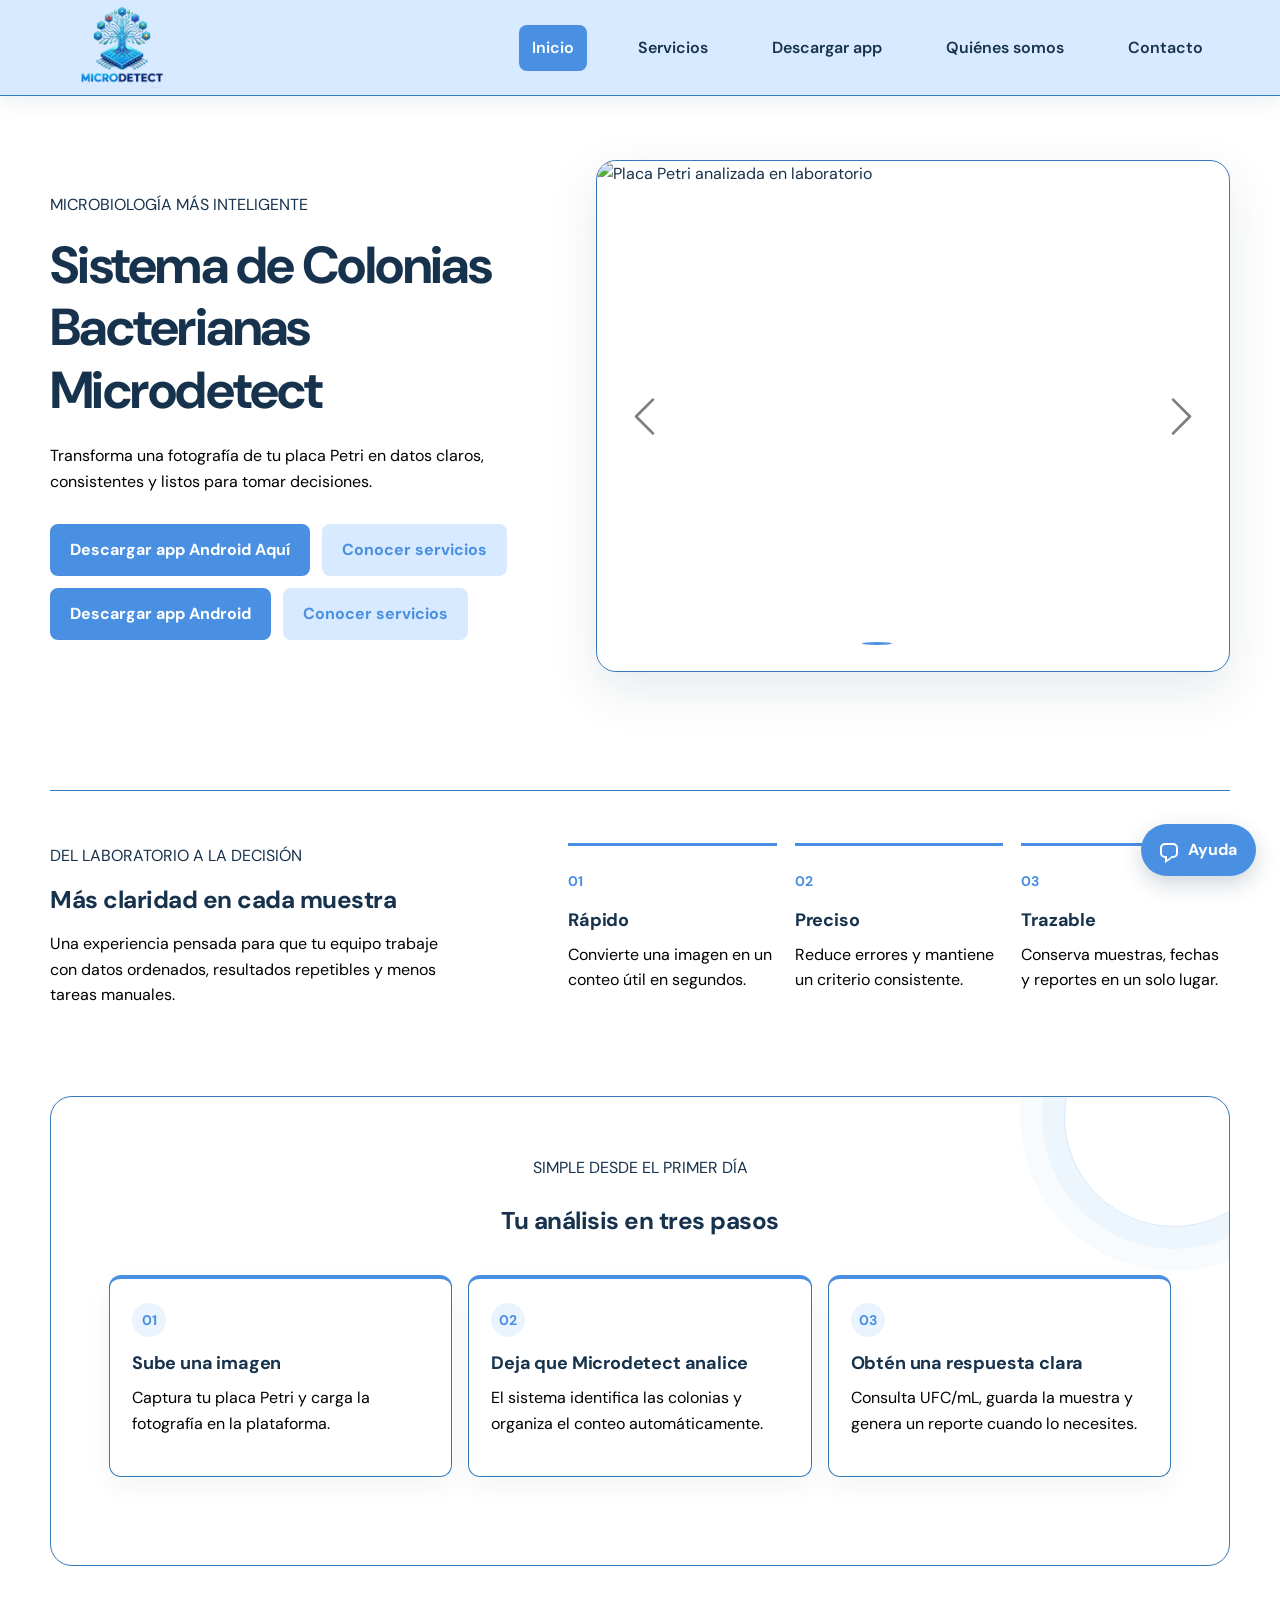
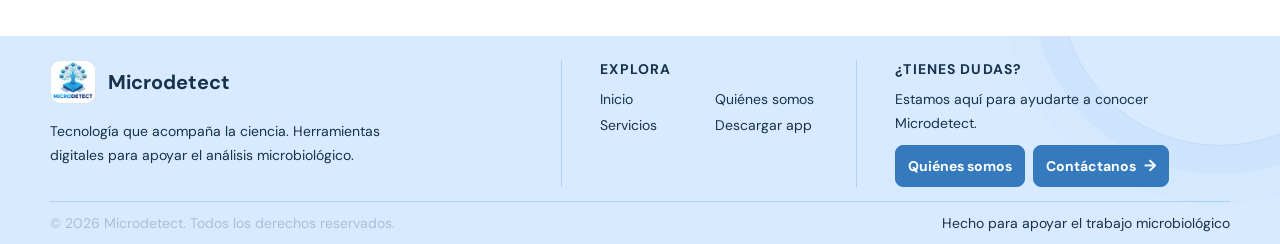
==== commit 464d1be0: "Merge remote-tracking branch 'origin/develop' into develop_clara" ====
--- a/index.html
+++ b/index.html
@@ -45,6 +45,8 @@
             </p>
 
             <div class="hero-actions">
+                <a class="hero-button hero-button-primary" href="views/descargar.html">Descargar app Android Aquí</a>
+                <a class="hero-button hero-button-secondary" href="views/servicios.html">Conocer servicios</a>
 
                 <a
                     class="hero-button hero-button-primary"
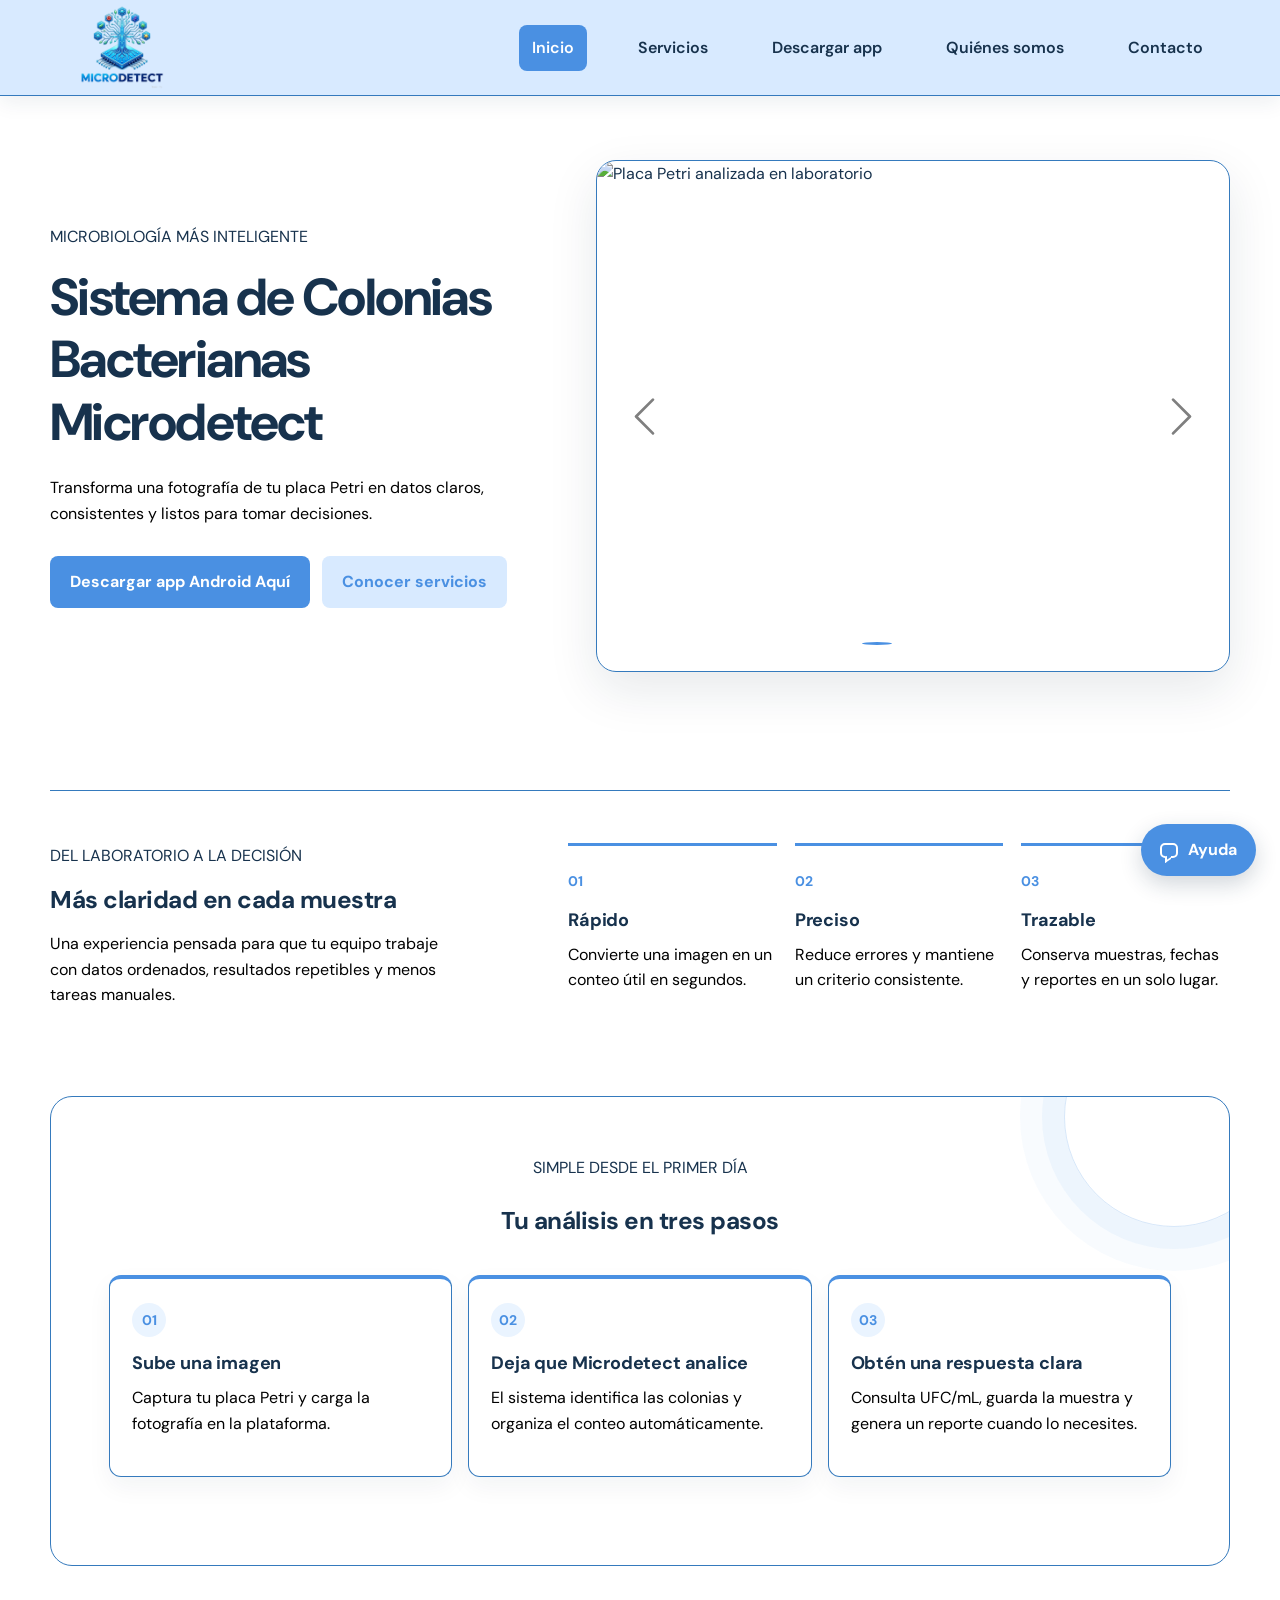
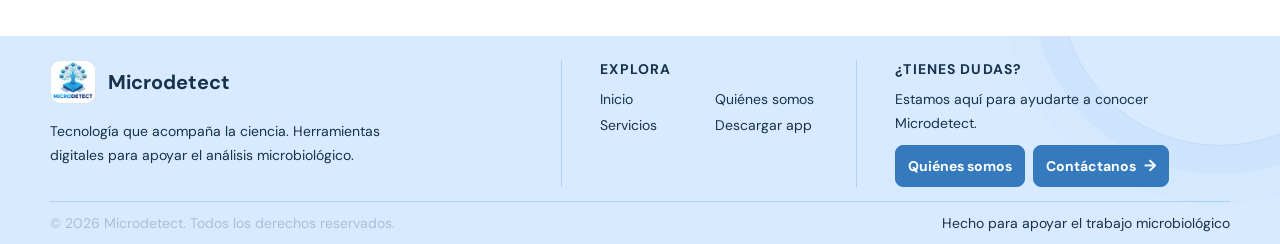
==== commit 55ba5ec1: "Update index.html" ====
--- a/index.html
+++ b/index.html
@@ -47,21 +47,6 @@
             <div class="hero-actions">
                 <a class="hero-button hero-button-primary" href="views/descargar.html">Descargar app Android Aquí</a>
                 <a class="hero-button hero-button-secondary" href="views/servicios.html">Conocer servicios</a>
-
-                <a
-                    class="hero-button hero-button-primary"
-                    href="views/descargar.html"
-                >
-                    Descargar app Android
-                </a>
-
-                <a
-                    class="hero-button hero-button-secondary"
-                    href="views/servicios.html"
-                >
-                    Conocer servicios
-                </a>
-
             </div>
         </div>
 
